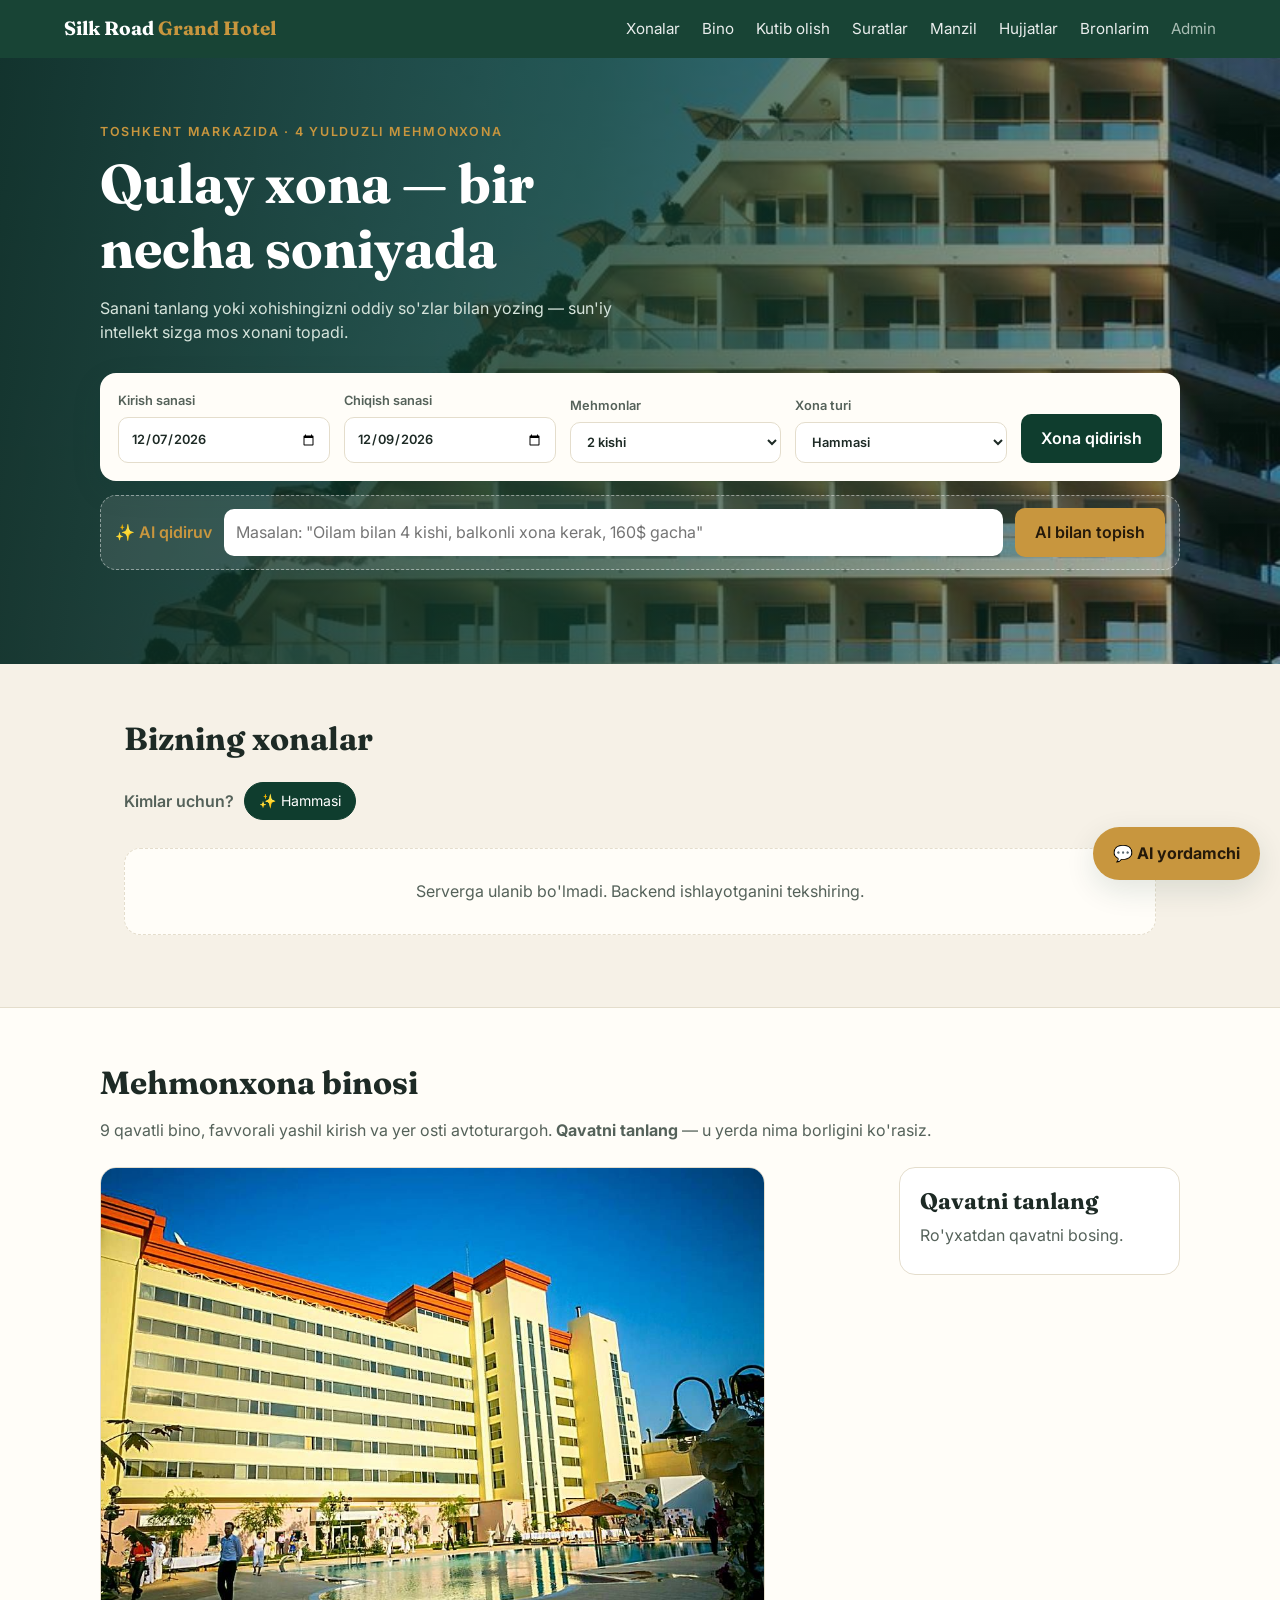
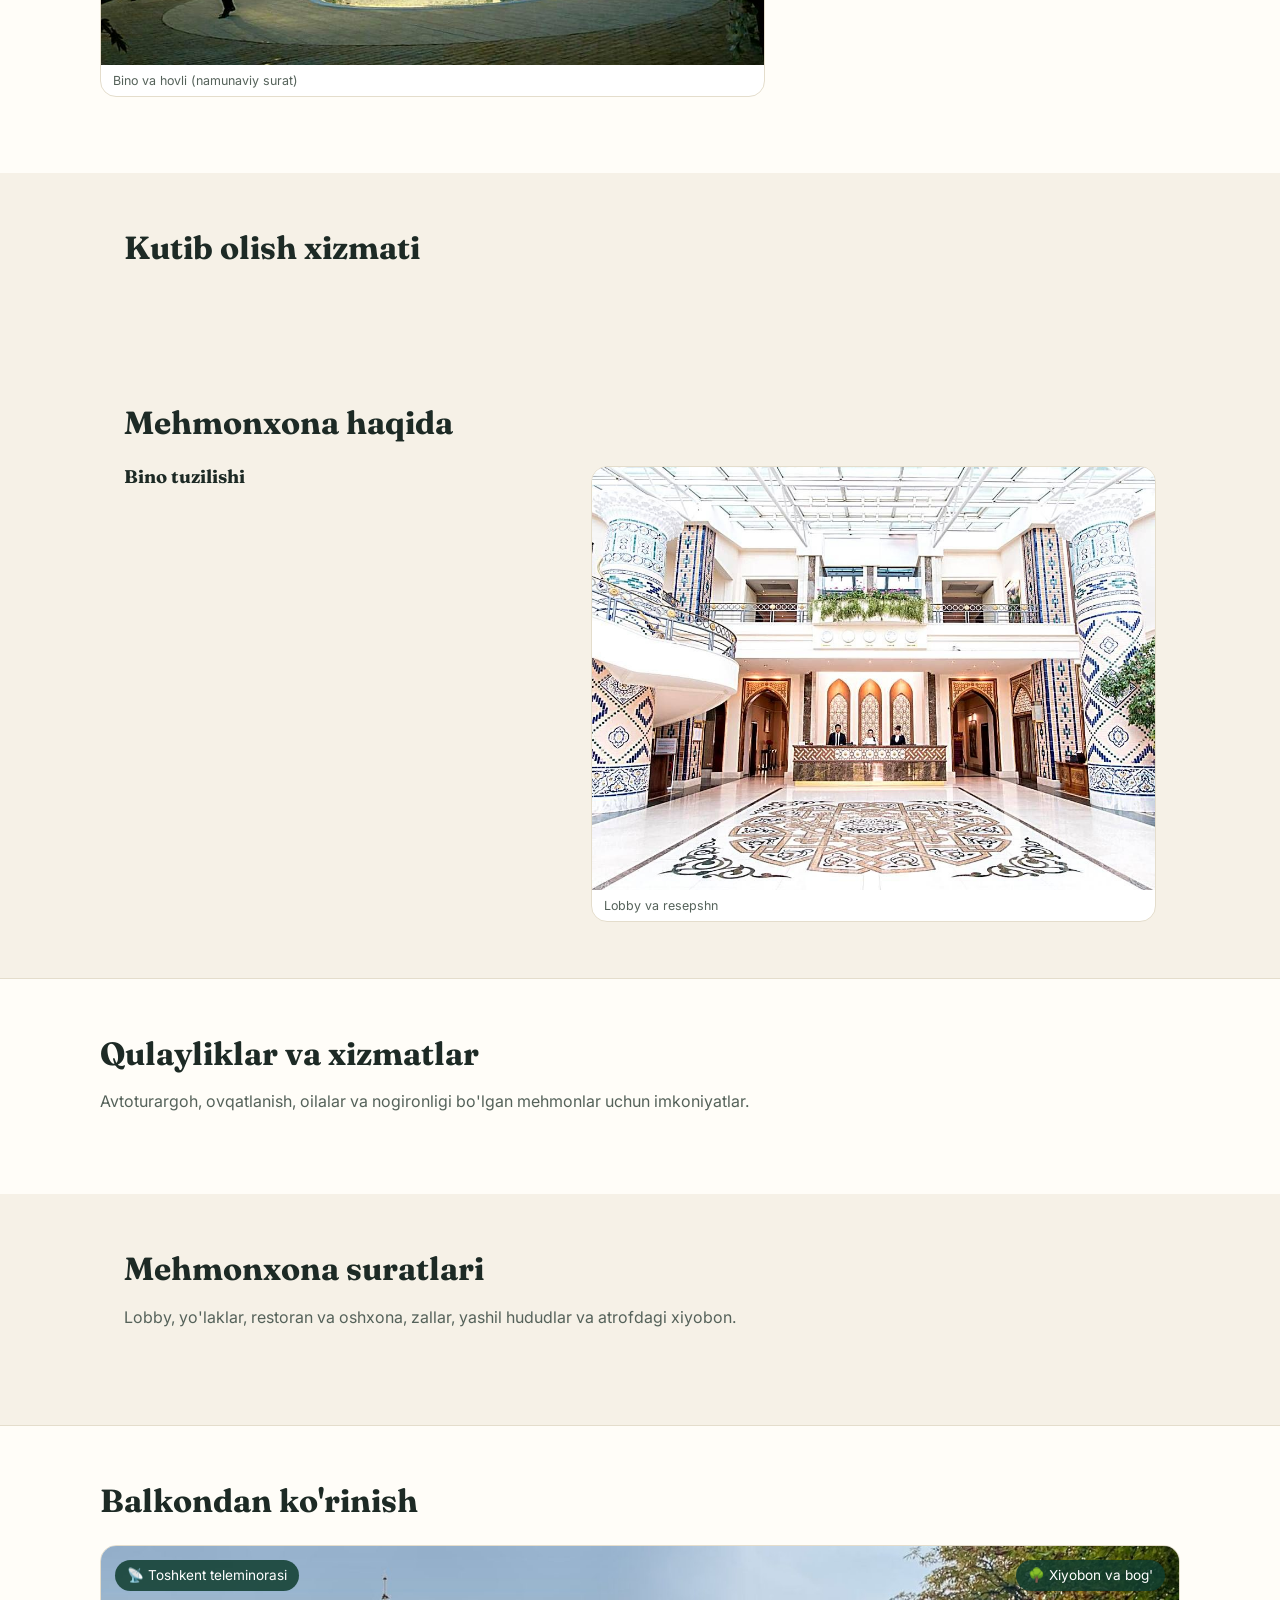
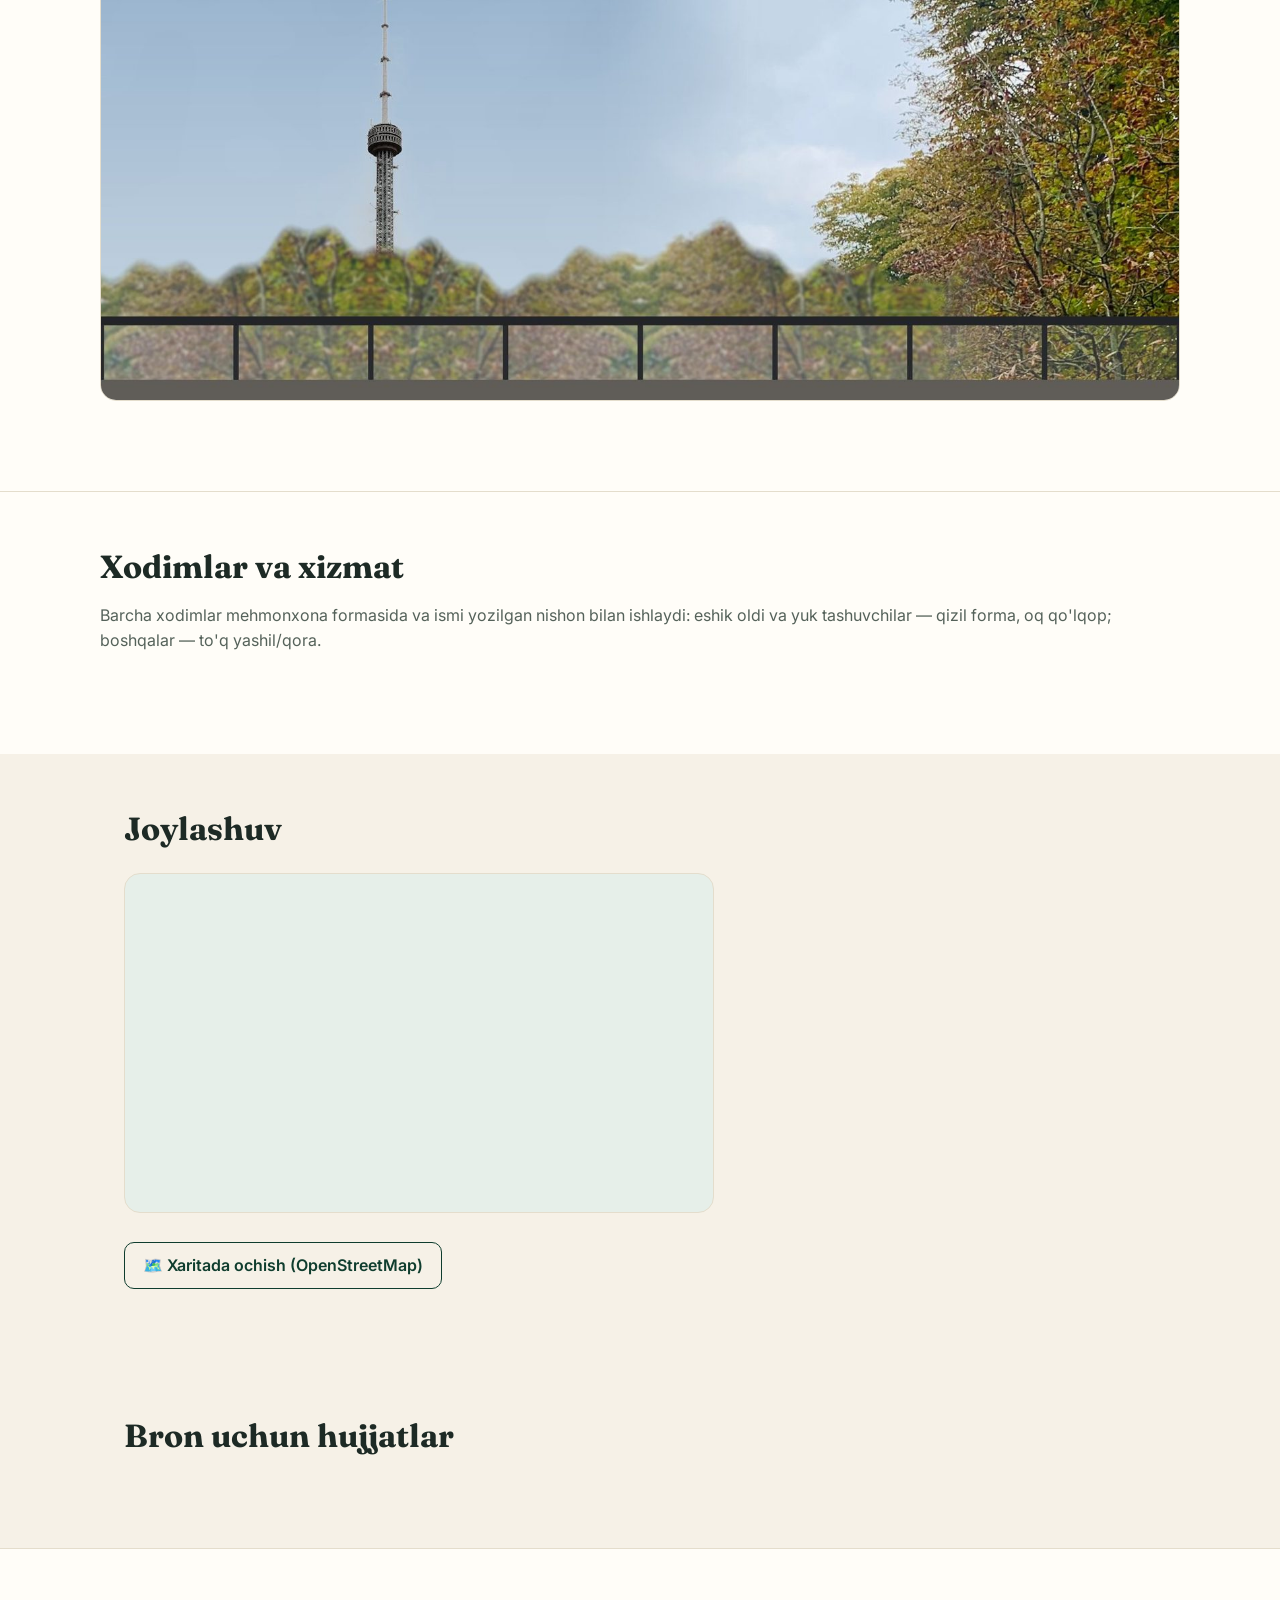
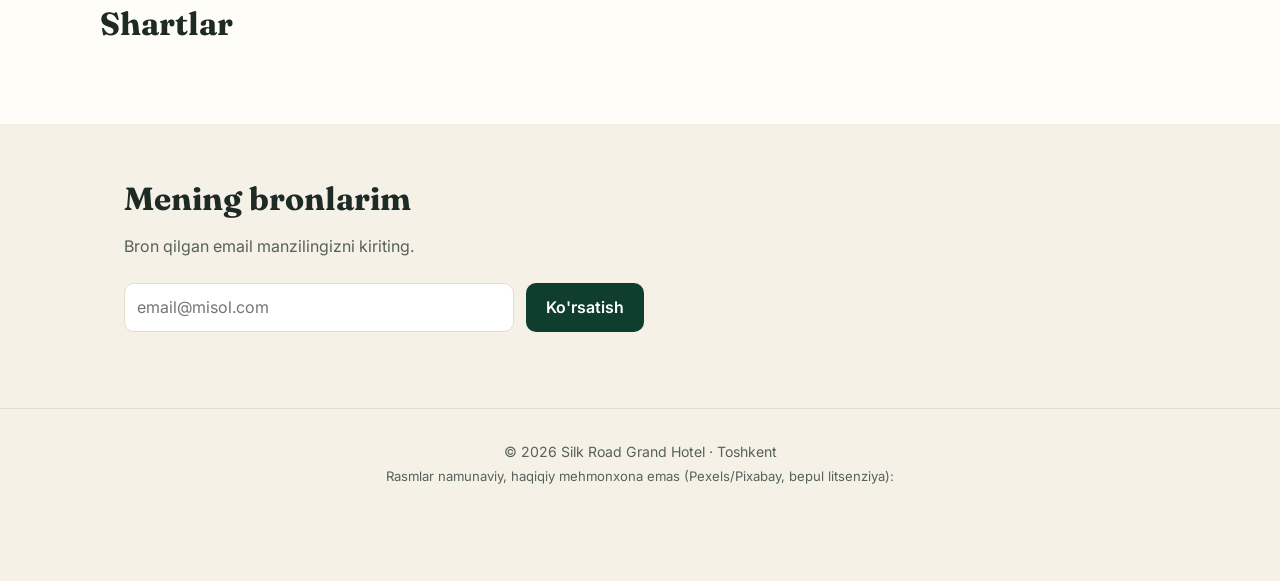
==== frontend/index.html @ 0487b409 "Mehmonxona bron qilish tizimi (backend, frontend, AI chat, docs)" ====
<!DOCTYPE html>
<!-- index.html — saytning ASOSIY sahifasi (mehmon uchun).
     Tuzilishi: menyu → bosh qism va qidiruv → xonalar → bino va qavatlar → kutib olish → mehmonxona haqida → qulayliklar
                → suratlar → balkondan ko'rinish → xodimlar → joylashuv (xarita) → hujjatlar → shartlar → mening bronlarim → AI chat → xona oynasi.
     Mantiq: app.js · Ko'rinish: style.css · Backend manzili: config.js -->
<html lang="uz">
<head>
  <meta charset="UTF-8">
  <meta name="viewport" content="width=device-width, initial-scale=1">
  <title>Silk Road Grand Hotel — Xona bron qilish</title>
  <meta name="description" content="Silk Road Grand Hotel: onlayn xona bron qilish va AI yordamchi.">
  <meta name="theme-color" content="#0f3d2e">
  <link rel="icon" href="data:image/svg+xml,%3Csvg xmlns='http://www.w3.org/2000/svg' viewBox='0 0 100 100'%3E%3Ctext y='.9em' font-size='90'%3E%F0%9F%8F%A8%3C/text%3E%3C/svg%3E">
  <link rel="preconnect" href="https://fonts.googleapis.com">
  <link rel="preconnect" href="https://fonts.gstatic.com" crossorigin>
  <link href="https://fonts.googleapis.com/css2?family=Fraunces:wght@600;700&family=Inter:wght@400;500;600&display=swap" rel="stylesheet">
  <link rel="stylesheet" href="style.css">
</head>
<body>
  <a class="skip-link" href="#rooms">Asosiy qismga o'tish</a>
  <noscript><p style="padding:16px;background:#f7e5e1">Saytni ishlatish uchun brauzerda JavaScript yoqilgan bo'lishi kerak.</p></noscript>

  <!-- ===== Yuqori menyu ===== -->
  <header class="nav">
    <a class="logo" href="#top">Silk Road <span>Grand Hotel</span></a>
    <nav>
      <a href="#rooms">Xonalar</a>
      <a href="#building">Bino</a>
      <a href="#welcome">Kutib olish</a>
      <a href="#gallery">Suratlar</a>
      <a href="#location">Manzil</a>
      <a href="#documents">Hujjatlar</a>
      <a href="#mybookings">Bronlarim</a>
      <a href="admin.html" class="muted">Admin</a>
    </nav>
  </header>

  <!-- ===== Bosh qism + qidiruv ===== -->
  <section class="hero" id="top">
    <div class="hero-inner">
      <p class="eyebrow" id="heroTag">Toshkent markazida · 4 yulduzli mehmonxona</p>
      <h1>Qulay xona — bir necha soniyada</h1>
      <p class="lead">Sanani tanlang yoki xohishingizni oddiy so'zlar bilan yozing — sun'iy intellekt sizga mos xonani topadi.</p>

      <!-- Oddiy qidiruv -->
      <form id="searchForm" class="search-card">
        <label>Kirish sanasi <input type="date" id="fCheckIn" required></label>
        <label>Chiqish sanasi <input type="date" id="fCheckOut" required></label>
        <label>Mehmonlar
          <select id="fGuests">
            <option value="1">1 kishi</option><option value="2" selected>2 kishi</option>
            <option value="3">3 kishi</option><option value="4">4 kishi</option><option value="5">5 kishi</option>
          </select>
        </label>
        <label>Xona turi
          <select id="fType">
            <option value="">Hammasi</option>
            <option value="standard">Standart</option><option value="deluxe">Deluxe</option>
            <option value="family">Oilaviy</option><option value="suite">Suite</option>
          </select>
        </label>
        <button type="submit" class="btn">Xona qidirish</button>
      </form>

      <!-- AI qidiruv -->
      <form id="aiForm" class="ai-card">
        <span class="ai-tag">✨ AI qidiruv</span>
        <input id="aiText" type="text" maxlength="300" aria-label="Xohishingizni oddiy so'zlar bilan yozing"
               placeholder='Masalan: "Oilam bilan 4 kishi, balkonli xona kerak, 160$ gacha"'>
        <button type="submit" class="btn btn-gold">AI bilan topish</button>
      </form>
      <ul id="heroFacts" class="hero-facts" aria-label="Mehmonxona haqida qisqacha"></ul>
    </div>
  </section>

  <!-- ===== Xonalar ===== -->
  <main>
    <section class="section" id="rooms">
      <div class="section-head">
        <h2 id="roomsTitle">Bizning xonalar</h2>
        <p id="roomsSub" class="muted"></p>
      </div>
      <div class="audience" role="group" aria-label="Kimlar uchun xona">
        <span class="audience-label">Kimlar uchun?</span>
        <div id="audienceBar" class="audience-bar"></div>
      </div>
      <p id="audienceHint" class="muted audience-hint" hidden></p>
      <div id="aiFilters" class="filter-chips" hidden></div>
      <div id="roomGrid" class="grid" aria-live="polite"></div>
      <p id="slowNote" class="slow-note" hidden>⏳ Server uyg'onmoqda, bu bir necha soniya olishi mumkin...</p>
      <p id="roomsEmpty" class="empty" hidden>Afsuski, mos xona topilmadi. Sana yoki talablarni o'zgartirib ko'ring.</p>
    </section>

    <!-- ===== Bino: haqiqiy surat + qavatlar ro'yxati (ma'lumot: GET /api/hotel -> floors) ===== -->
    <section class="section alt" id="building">
      <div class="section-head">
        <h2>Mehmonxona binosi</h2>
        <p class="muted">9 qavatli bino, favvorali yashil kirish va yer osti avtoturargoh. <b>Qavatni tanlang</b> — u yerda nima borligini ko'rasiz.</p>
      </div>
      <div class="building-wrap">
        <figure class="building-photo">
          <img src="img/exterior-pool.jpg" alt="Mehmonxona binosi va hovuzli hovli (namunaviy surat)" width="1200" height="900" loading="lazy">
          <figcaption>Bino va hovli (namunaviy surat)</figcaption>
        </figure>
        <div class="floor-box">
          <ol id="floorList" class="floor-list" aria-label="Qavatlar"></ol>
          <aside id="floorPanel" class="floor-panel" aria-live="polite">
            <h3>Qavatni tanlang</h3>
            <p class="muted">Ro'yxatdan qavatni bosing.</p>
          </aside>
        </div>
      </div>
      <ul id="entranceList" class="entrance-list"></ul>
    </section>

    <!-- ===== Kutib olish xizmati (GET /api/hotel -> welcome) ===== -->
    <section class="section" id="welcome">
      <div class="section-head"><h2 id="welcomeTitle">Kutib olish xizmati</h2><p class="muted" id="welcomeIntro"></p></div>
      <ol id="welcomeSteps" class="welcome-steps"></ol>
    </section>

    <!-- ===== Mehmonxona haqida (ma'lumot GET /api/hotel dan keladi) ===== -->
    <section class="section" id="about">
      <div class="section-head">
        <h2>Mehmonxona haqida</h2>
        <p class="muted" id="aboutSub"></p>
      </div>
      <div class="about-grid">
        <div>
          <h3 class="h3">Bino tuzilishi</h3>
          <ol id="layoutList" class="layout-list"></ol>
        </div>
        <figure class="about-photo">
          <img src="img/lobby-atrium.jpg" alt="Lobby va resepshn (namunaviy surat)" width="1024" height="768" loading="lazy">
          <figcaption>Lobby va resepshn</figcaption>
        </figure>
      </div>
    </section>

    <section class="section alt" id="facilities">
      <div class="section-head"><h2>Qulayliklar va xizmatlar</h2>
        <p class="muted">Avtoturargoh, ovqatlanish, oilalar va nogironligi bo'lgan mehmonlar uchun imkoniyatlar.</p></div>
      <div id="facilityGrid" class="fac-grid"></div>
    </section>

    <!-- ===== Suratlar galereyasi: bo'limlar bo'yicha (GET /api/hotel -> gallery) ===== -->
    <section class="section" id="gallery">
      <div class="section-head"><h2>Mehmonxona suratlari</h2>
        <p class="muted">Lobby, yo'laklar, restoran va oshxona, zallar, yashil hududlar va atrofdagi xiyobon.</p></div>
      <div id="galleryTabs" class="gal-tabs" role="tablist"></div>
      <div id="galleryGrid" class="gal-grid"></div>
    </section>

    <!-- ===== Balkondan ko'rinish ===== -->
    <section class="section alt" id="balcony">
      <div class="section-head"><h2>Balkondan ko'rinish</h2><p class="muted" id="balconySub"></p></div>
      <figure class="balcony-fig">
        <img id="balconyImg" src="img/balcony-view.jpg" alt="Balkondan ko'rinish: chapda Toshkent teleminorasi, o'ngda xiyobon" width="1600" height="676" loading="lazy">
        <span class="bal-label left">📡 Toshkent teleminorasi</span>
        <span class="bal-label right">🌳 Xiyobon va bog'</span>
      </figure>
      <ul id="balconyList" class="distance-list"></ul>
    </section>

    <section class="section alt" id="staff">
      <div class="section-head"><h2>Xodimlar va xizmat</h2>
        <p class="muted">Barcha xodimlar mehmonxona formasida va ismi yozilgan nishon bilan ishlaydi: eshik oldi va yuk tashuvchilar — qizil forma, oq qo'lqop; boshqalar — to'q yashil/qora.</p></div>
      <ol id="valetSteps" class="valet-steps"></ol>
      <div id="staffGrid" class="staff-grid"></div>
    </section>

    <section class="section" id="location">
      <div class="section-head"><h2>Joylashuv</h2><p class="muted" id="addressLine"></p></div>
      <div class="loc-grid">
        <div class="map-box"><iframe id="mapFrame" title="Mehmonxona joylashuvi (OpenStreetMap)" loading="lazy" referrerpolicy="no-referrer"></iframe>
          <p class="muted small" id="coords"></p></div>
        <ul id="distanceList" class="distance-list"></ul>
      </div>
      <p><a id="mapLink" class="btn btn-ghost-green" target="_blank" rel="noopener">🗺️ Xaritada ochish (OpenStreetMap)</a></p>
    </section>

    <section class="section" id="documents">
      <div class="section-head"><h2>Bron uchun hujjatlar</h2><p class="muted" id="docNote"></p></div>
      <div id="docGrid" class="doc-grid"></div>
      <p class="muted small" id="docSource"></p>
    </section>

    <section class="section alt" id="policies">
      <div class="section-head"><h2>Shartlar</h2></div>
      <dl id="policyList" class="policy-list"></dl>
    </section>

    <!-- ===== Mening bronlarim ===== -->
    <section class="section" id="mybookings">
      <div class="section-head">
        <h2>Mening bronlarim</h2>
        <p class="muted">Bron qilgan email manzilingizni kiriting.</p>
      </div>
      <form id="myForm" class="inline-form">
        <input type="email" id="myEmail" placeholder="email@misol.com" required>
        <button class="btn" type="submit">Ko'rsatish</button>
      </form>
      <div id="myList" class="booking-list"></div>
    </section>
  </main>

  <footer class="footer">
    <p>© 2026 Silk Road Grand Hotel · Toshkent</p>
    <p class="muted small" id="demoNote"></p>
    <p class="muted small">Rasmlar namunaviy, haqiqiy mehmonxona emas (Pexels/Pixabay, bepul litsenziya): <span id="credits"></span></p>
    <p class="muted" id="aiStatus"></p>
  </footer>

  <!-- ===== AI chat (pastki o'ng burchak) ===== -->
  <button id="chatFab" class="chat-fab" aria-label="AI yordamchi">💬 AI yordamchi</button>
  <aside id="chatPanel" class="chat-panel" hidden>
    <div class="chat-head">
      <strong>AI yordamchi</strong>
      <button id="chatClose" aria-label="Yopish">✕</button>
    </div>
    <div id="chatLog" class="chat-log" role="log" aria-live="polite"></div>
    <div class="chat-quick" id="chatQuick">
      <button>Eng arzon xona qaysi?</button>
      <button>Nonushta bormi?</button>
      <button>Check-in vaqti?</button>
      <button>Avtoturargoh bormi?</button>
      <button>Nikoh guvohnomasi kerakmi?</button>
      <button>Valet xizmati qanday?</button>
      <button>Kutib olish xizmati qanday?</button>
    </div>
    <form id="chatForm" class="chat-form">
      <input id="chatInput" type="text" maxlength="500" placeholder="Savolingizni yozing..." autocomplete="off" aria-label="Savolingiz" required>
      <button class="btn" type="submit" aria-label="Yuborish">➤</button>
    </form>
  </aside>

  <!-- ===== Xona oynasi: tavsif + bron + sharhlar ===== -->
  <dialog id="roomDialog">
    <button class="dlg-close" id="dlgClose" aria-label="Yopish">✕</button>
    <div id="dlgBody"></div>
  </dialog>

  <div id="toast" class="toast" role="status" aria-live="polite" hidden></div>

  <script src="config.js" defer></script>
  <script src="app.js" defer></script>
</body>
</html>
---- frontend/style.css ----
/* style.css — saytning BARCHA ko'rinishi (index.html va admin.html uchun umumiy).
   Tartib: ranglar → menyu → hero → bo'limlar → xona kartalari → bronlar → footer → oyna (dialog) → chat → admin
           → mobil moslashuv → qulaylik (a11y) → yuklanish skeleti → toast → yangi bo'limlar (bino, xodimlar, qulayliklar) */
:root {
  --green: #0f3d2e;
  --green-2: #1c5a45;
  --sand: #f6f1e7;
  --paper: #fffdf8;
  --gold: #c8963e;
  --ink: #1d2a25;
  --muted: #55625a;
  --line: #e4ddcc;
  --bad: #b3402f;
  --ok: #2f7d4f;
  --radius: 16px;
  --shadow: 0 10px 30px rgba(15, 61, 46, .12);
}
* { box-sizing: border-box; }
html { scroll-behavior: smooth; }
body { margin: 0; font-family: Inter, system-ui, sans-serif; color: var(--ink); background: var(--sand); line-height: 1.55; }
h1, h2, h3 { font-family: Fraunces, Georgia, serif; line-height: 1.2; margin: 0; }
a { color: inherit; }
.muted { color: var(--muted); }
[hidden] { display: none !important; }

/* ---- menyu ---- */
.nav { position: sticky; top: 0; z-index: 20; display: flex; justify-content: space-between; align-items: center;
  padding: 14px 5vw; background: rgba(15, 61, 46, .96); color: #fff; backdrop-filter: blur(6px); }
.logo { font-family: Fraunces, serif; font-weight: 700; font-size: 1.2rem; text-decoration: none; }
.logo span { color: var(--gold); }
.nav nav { display: flex; gap: 22px; font-size: .95rem; }
.nav nav a { text-decoration: none; opacity: .9; }
.nav nav a:hover { opacity: 1; color: var(--gold); }
.nav nav a.muted { color: #b9cbc2; }

/* ---- hero ---- */
.hero { background: linear-gradient(95deg, rgba(10, 40, 30, .92) 0%, rgba(15, 61, 46, .78) 45%, rgba(15, 61, 46, .25) 100%), url(img/exterior-facade.jpg) center / cover, var(--green);
  color: #fff; padding: 64px 5vw 72px; }
.hero-inner { max-width: 1080px; margin: 0 auto; }
.eyebrow { text-transform: uppercase; letter-spacing: .14em; font-size: .78rem; color: var(--gold); margin: 0 0 10px; font-weight: 600; }
.hero h1 { font-size: clamp(2rem, 5vw, 3.4rem); max-width: 16ch; }
.lead { max-width: 56ch; color: #d6e4dc; margin: 14px 0 28px; }

.search-card { display: grid; grid-template-columns: repeat(4, 1fr) auto; gap: 14px; align-items: end;
  background: var(--paper); color: var(--ink); padding: 18px; border-radius: var(--radius); box-shadow: var(--shadow); }
.search-card label { display: flex; flex-direction: column; gap: 6px; font-size: .8rem; font-weight: 600; color: var(--muted); }
input, select, textarea { font: inherit; padding: 11px 12px; border: 1px solid var(--line); border-radius: 10px; background: #fff; color: var(--ink); width: 100%; }
input:focus, select:focus, textarea:focus { outline: 2px solid var(--gold); outline-offset: 1px; }

.ai-card { display: flex; gap: 12px; align-items: center; margin-top: 14px; padding: 12px 14px;
  background: rgba(255, 255, 255, .1); border: 1px dashed rgba(255, 255, 255, .45); border-radius: var(--radius); }
.ai-tag { white-space: nowrap; font-weight: 600; color: var(--gold); }
.ai-card input { border: none; }

.btn { cursor: pointer; border: none; background: var(--green); color: #fff; padding: 12px 20px; border-radius: 10px;
  font: inherit; font-weight: 600; transition: transform .15s, background .15s; white-space: nowrap; }
.btn:hover { background: var(--green-2); transform: translateY(-1px); }
.btn:disabled { opacity: .6; cursor: wait; transform: none; }
.btn-gold { background: var(--gold); color: #24190a; }
.btn-gold:hover { background: #d8a64d; }
.btn-ghost { background: transparent; color: var(--bad); border: 1px solid var(--bad); padding: 7px 14px; }
.btn-ghost:hover { background: var(--bad); color: #fff; }

/* ---- bo'limlar ---- */
.section { max-width: 1160px; margin: 0 auto; padding: 56px 5vw; }
.section.alt { max-width: none; background: var(--paper); border-top: 1px solid var(--line); }
.section.alt > * { max-width: 1080px; margin-left: auto; margin-right: auto; }
.section-head { margin-bottom: 24px; }
.section-head h2 { font-size: 2rem; }
.empty { padding: 30px; text-align: center; color: var(--muted); background: var(--paper); border-radius: var(--radius); border: 1px dashed var(--line); }

.filter-chips { display: flex; flex-wrap: wrap; gap: 8px; align-items: center; margin-bottom: 18px; padding: 12px 14px;
  background: #fff7e3; border: 1px solid #ecd9a6; border-radius: 12px; font-size: .92rem; }
.chip { display: inline-block; padding: 3px 10px; border-radius: 99px; background: #eef3ef; font-size: .8rem; color: var(--green); }
.chip.match { background: #e6f3ea; color: var(--ok); }

/* ---- xona kartalari ---- */
.grid { display: grid; grid-template-columns: repeat(auto-fill, minmax(300px, 1fr)); gap: 24px; }
.card { background: var(--paper); border-radius: var(--radius); overflow: hidden; border: 1px solid var(--line);
  box-shadow: 0 2px 8px rgba(0, 0, 0, .04); transition: transform .2s, box-shadow .2s; cursor: pointer; display: flex; flex-direction: column; }
.card:hover { transform: translateY(-4px); box-shadow: var(--shadow); }
.card.unavailable { opacity: .55; }
.banner { height: 170px; display: grid; place-items: center; font-size: 3.4rem; position: relative; overflow: hidden; }
.banner .photo, .dlg-banner .photo { position: absolute; inset: 0; width: 100%; height: 100%; object-fit: cover; }
.banner .code { position: absolute; left: 12px; top: 12px; padding: 2px 9px; border-radius: 6px; background: rgba(15, 61, 46, .85); color: #fff; font-size: .72rem; font-weight: 600; letter-spacing: .08em; }
.t-standard { background: linear-gradient(135deg, #6b8f71, #2f5d50); }
.t-deluxe { background: linear-gradient(135deg, #d6a553, #8a5a1c); }
.t-family { background: linear-gradient(135deg, #5b8bb8, #1f3b5c); }
.t-suite { background: linear-gradient(135deg, #7d3a68, #c8963e); }
.badge { position: absolute; top: 12px; right: 12px; padding: 3px 10px; border-radius: 99px; font-size: .75rem; font-weight: 600; background: #fff; }
.badge.ok { color: var(--ok); } .badge.bad { color: var(--bad); }
.card-body { padding: 18px; display: flex; flex-direction: column; gap: 10px; flex: 1; }
.card-top { display: flex; justify-content: space-between; align-items: baseline; gap: 10px; }
.card h3 { font-size: 1.2rem; }
.rating { font-size: .85rem; color: var(--muted); white-space: nowrap; }
.desc { color: var(--muted); font-size: .92rem; margin: 0; }
.meta { display: flex; flex-wrap: wrap; gap: 6px; }
.card-foot { margin-top: auto; display: flex; justify-content: space-between; align-items: center; padding-top: 6px; }
.price { font-family: Fraunces, serif; font-size: 1.5rem; font-weight: 700; color: var(--green); }
.price small { font-family: Inter, sans-serif; font-size: .75rem; color: var(--muted); font-weight: 400; }

/* ---- Mening bronlarim ---- */
.inline-form { display: flex; gap: 12px; max-width: 520px; margin-bottom: 20px !important; margin-left: 0 !important; }
.booking-list { display: grid; gap: 14px; }
.booking { display: flex; justify-content: space-between; align-items: center; gap: 16px; padding: 16px 18px; background: #fff; border: 1px solid var(--line); border-radius: 12px; flex-wrap: wrap; }
.booking.cancelled { opacity: .55; }
.status { font-size: .78rem; font-weight: 600; padding: 3px 10px; border-radius: 99px; }
.status.confirmed { background: #e6f3ea; color: var(--ok); }
.status.cancelled { background: #f7e5e1; color: var(--bad); }

/* ---- Footer ---- */
.footer { text-align: center; padding: 28px 5vw 90px; color: var(--muted); font-size: .88rem; border-top: 1px solid var(--line); }
.footer p { margin: 4px 0; }

/* ---- Dialog ---- */
dialog { border: none; border-radius: 20px; padding: 0; width: min(760px, 94vw); max-height: 92vh; box-shadow: 0 30px 80px rgba(0, 0, 0, .35); background: var(--paper); }
dialog::backdrop { background: rgba(10, 30, 22, .6); backdrop-filter: blur(3px); }
.dlg-close { position: absolute; top: 12px; right: 12px; z-index: 2; border: none; background: rgba(255, 255, 255, .9); width: 34px; height: 34px; border-radius: 50%; cursor: pointer; font-size: 1rem; }
.dlg-banner { height: 220px; display: grid; place-items: center; font-size: 3.6rem; position: relative; overflow: hidden; }
.dlg-content { padding: 22px 26px 28px; display: grid; gap: 18px; }
.dlg-content h2 { font-size: 1.7rem; }
.form-grid { display: grid; grid-template-columns: 1fr 1fr; gap: 12px; }
.form-grid label { display: flex; flex-direction: column; gap: 5px; font-size: .8rem; font-weight: 600; color: var(--muted); }
.form-grid .full { grid-column: 1 / -1; }
.total-box { display: flex; justify-content: space-between; align-items: center; padding: 14px 16px; background: #eef3ef; border-radius: 12px; }
.total-box strong { font-family: Fraunces, serif; font-size: 1.4rem; color: var(--green); }
.msg { padding: 12px 14px; border-radius: 10px; font-size: .92rem; }
.msg.err { background: #f7e5e1; color: var(--bad); }
.msg.good { background: #e6f3ea; color: var(--ok); }
.review { padding: 12px 0; border-bottom: 1px solid var(--line); font-size: .93rem; }
.review:last-child { border: none; }
.review-head { display: flex; justify-content: space-between; gap: 10px; flex-wrap: wrap; margin-bottom: 4px; }
.sent { font-size: .75rem; padding: 2px 8px; border-radius: 99px; }
.sent.positive { background: #e6f3ea; color: var(--ok); }
.sent.neutral { background: #eef0ee; color: var(--muted); }
.sent.negative { background: #f7e5e1; color: var(--bad); }
details.rev-add { border: 1px solid var(--line); border-radius: 12px; padding: 12px 14px; }
details.rev-add summary { cursor: pointer; font-weight: 600; }

/* ---- AI chat ---- */
.chat-fab { position: fixed; right: 20px; bottom: 20px; z-index: 30; border: none; cursor: pointer; background: var(--gold); color: #24190a;
  font: inherit; font-weight: 700; padding: 14px 20px; border-radius: 99px; box-shadow: var(--shadow); }
.chat-panel { position: fixed; right: 20px; bottom: 20px; z-index: 40; width: min(380px, calc(100vw - 24px)); height: min(560px, 80vh);
  display: flex; flex-direction: column; background: var(--paper); border-radius: 18px; box-shadow: 0 20px 60px rgba(0, 0, 0, .3); overflow: hidden; border: 1px solid var(--line); }
.chat-head { display: flex; justify-content: space-between; align-items: center; padding: 14px 16px; background: var(--green); color: #fff; }
.chat-head button { background: none; border: none; color: #fff; cursor: pointer; font-size: 1rem; }
.chat-log { flex: 1; overflow-y: auto; padding: 14px; display: flex; flex-direction: column; gap: 10px; }
.bubble { max-width: 85%; padding: 10px 13px; border-radius: 14px; font-size: .92rem; white-space: pre-wrap; }
.bubble.bot { background: #eef3ef; align-self: flex-start; border-bottom-left-radius: 4px; }
.bubble.me { background: var(--green); color: #fff; align-self: flex-end; border-bottom-right-radius: 4px; }
.bubble small { display: block; margin-top: 4px; opacity: .55; font-size: .7rem; }
.chat-quick { display: flex; gap: 6px; padding: 0 12px 8px; flex-wrap: wrap; }
.chat-quick button { border: 1px solid var(--line); background: #fff; border-radius: 99px; padding: 5px 11px; font-size: .78rem; cursor: pointer; }
.chat-quick button:hover { border-color: var(--gold); }
.chat-form { display: flex; gap: 8px; padding: 12px; border-top: 1px solid var(--line); }

/* ---- Admin ---- */
.stats { display: grid; grid-template-columns: repeat(auto-fit, minmax(190px, 1fr)); gap: 16px; margin: 20px 0 28px; }
.stat { background: #fff; border: 1px solid var(--line); border-radius: 14px; padding: 18px; }
.stat b { display: block; font-family: Fraunces, serif; font-size: 1.9rem; color: var(--green); }
.stat span { color: var(--muted); font-size: .85rem; }
.panel { background: #fff; border: 1px solid var(--line); border-radius: 14px; padding: 18px; margin-bottom: 20px; }
.bar-row { display: grid; grid-template-columns: 150px 1fr 40px; gap: 10px; align-items: center; margin: 8px 0; font-size: .9rem; }
.bar { height: 12px; border-radius: 99px; background: var(--green-2); }
table { width: 100%; border-collapse: collapse; font-size: .88rem; }
th, td { text-align: left; padding: 9px 8px; border-bottom: 1px solid var(--line); }
th { color: var(--muted); font-weight: 600; }
.table-wrap { overflow-x: auto; }

@media (max-width: 860px) {
  .search-card { grid-template-columns: 1fr 1fr; }
  .search-card .btn { grid-column: 1 / -1; }
  .ai-card { flex-direction: column; align-items: stretch; }
  .form-grid { grid-template-columns: 1fr; }
  .bar-row { grid-template-columns: 110px 1fr 30px; }
}

/* ---- Qulaylik (accessibility) ---- */
:focus-visible { outline: 3px solid var(--gold); outline-offset: 2px; }
.skip-link { position: absolute; left: -999px; top: 8px; background: #fff; color: var(--green); padding: 8px 14px; border-radius: 8px; z-index: 100; }
.skip-link:focus { left: 8px; }
@media (prefers-reduced-motion: reduce) { * { transition: none !important; scroll-behavior: auto !important; animation: none !important; } }

/* ---- Yuklanish holati (skeleton) ---- */
.skeleton { background: var(--paper); border: 1px solid var(--line); border-radius: var(--radius); overflow: hidden; }
.skeleton .sk-img { height: 170px; }
.skeleton .sk-line { height: 14px; margin: 14px 18px; border-radius: 6px; }
.skeleton .sk-line.short { width: 40%; }
.sk-img, .sk-line { background: linear-gradient(90deg, #ece6d6 25%, #f6f1e7 50%, #ece6d6 75%); background-size: 200% 100%; animation: shimmer 1.2s infinite linear; }
@keyframes shimmer { to { background-position: -200% 0; } }
.slow-note { text-align: center; color: var(--muted); margin-top: 18px; }

/* ---- Xabar (toast) ---- */
.toast { position: fixed; left: 50%; bottom: 24px; transform: translateX(-50%); z-index: 60; max-width: min(92vw, 460px);
  padding: 12px 18px; border-radius: 12px; background: var(--ink); color: #fff; box-shadow: var(--shadow); font-size: .92rem; }
.toast.err { background: var(--bad); }

/* ---- Yangi: kimlar uchun filtr, kartadagi tafsilotlar ---- */
.audience { display: flex; flex-wrap: wrap; gap: 10px; align-items: center; margin-bottom: 12px; }
.audience-label { font-weight: 600; color: var(--muted); }
.audience-bar { display: flex; flex-wrap: wrap; gap: 8px; }
.aud-chip { cursor: pointer; border: 1px solid var(--line); background: #fff; color: var(--ink); border-radius: 99px; padding: 7px 14px; font: inherit; font-size: .88rem; }
.aud-chip:hover { border-color: var(--gold); }
.aud-chip.on { background: var(--green); color: #fff; border-color: var(--green); }
.audience-hint { margin: 0 0 14px; font-size: .9rem; }
.specs { display: flex; flex-direction: column; gap: 2px; font-size: .85rem; color: var(--muted); }
.chip.suited { background: #fbf1d9; color: #7a5a14; }
.chip.stock-ok { background: #e6f3ea; color: var(--ok); }
.chip.stock-low { background: #fdebd5; color: #9a5a0a; font-weight: 600; }
.chip.stock-out { background: #f7e5e1; color: var(--bad); }
.small { font-size: .82rem; }
.code-inline { font-family: Inter, sans-serif; font-size: .7rem; letter-spacing: .08em; background: #eef3ef; color: var(--green); padding: 2px 8px; border-radius: 6px; vertical-align: middle; }
.spec-list { list-style: none; margin: 10px 0; padding: 0; display: grid; grid-template-columns: 1fr 1fr; gap: 6px 14px; font-size: .9rem; }

.hero-facts { list-style: none; display: flex; flex-wrap: wrap; gap: 8px 10px; padding: 0; margin: 22px 0 0; }
.hero-facts li { background: rgba(255, 255, 255, .14); border: 1px solid rgba(255, 255, 255, .25); padding: 5px 12px; border-radius: 99px; font-size: .85rem; }

/* ---- Mehmonxona haqida ---- */
.h3 { font-size: 1.15rem; margin-bottom: 12px; }
.about-grid { display: grid; grid-template-columns: 1fr 1.3fr; gap: 32px; align-items: start; }
.layout-list { list-style: none; margin: 0; padding: 0; display: grid; gap: 10px; }
.layout-list li { display: grid; grid-template-columns: 90px 1fr; gap: 12px; padding: 12px 14px; background: var(--paper); border: 1px solid var(--line); border-radius: 12px; font-size: .92rem; }
.layout-list b { color: var(--green); }
.fac-grid, .doc-grid { display: grid; grid-template-columns: repeat(auto-fill, minmax(290px, 1fr)); gap: 18px; }
.fac, .doc { background: #fff; border: 1px solid var(--line); border-radius: 14px; padding: 18px; }
.fac h3, .doc h3 { font-size: 1.05rem; margin-bottom: 8px; }
.fac ul, .doc ul { margin: 0; padding-left: 18px; font-size: .9rem; color: var(--muted); display: grid; gap: 5px; }
.distance-list { list-style: none; margin: 0 0 18px; padding: 0; display: grid; grid-template-columns: repeat(auto-fill, minmax(260px, 1fr)); gap: 14px; }
.distance-list li { display: flex; gap: 12px; align-items: center; padding: 14px; background: var(--paper); border: 1px solid var(--line); border-radius: 12px; font-size: .9rem; }
.distance-list li > span { font-size: 1.6rem; }
.btn-ghost-green { display: inline-block; text-decoration: none; background: transparent; color: var(--green); border: 1px solid var(--green); padding: 10px 18px; border-radius: 10px; font-weight: 600; }
.btn-ghost-green:hover { background: var(--green); color: #fff; }
.policy-list { display: grid; grid-template-columns: repeat(auto-fill, minmax(300px, 1fr)); gap: 14px; margin: 0; }
.policy-list > div { background: var(--paper); border: 1px solid var(--line); border-radius: 12px; padding: 14px 16px; }
.policy-list dt { font-weight: 600; color: var(--green); }
.policy-list dd { margin: 4px 0 0; color: var(--muted); font-size: .9rem; }
.footer a { text-decoration: underline; }
@media (max-width: 860px) { .about-grid { grid-template-columns: 1fr; } .spec-list { grid-template-columns: 1fr; } .nav nav { gap: 12px; font-size: .82rem; flex-wrap: wrap; justify-content: flex-end; } }

/* ---- Bino rasmi va qavat paneli ---- */
.building-wrap { display: grid; grid-template-columns: 1.7fr 1fr; gap: 24px; align-items: start; }
.building-photo { margin: 0; border-radius: var(--radius); overflow: hidden; border: 1px solid var(--line); background: #fff; }
.building-photo img { display: block; width: 100%; height: auto; aspect-ratio: 4 / 3; object-fit: cover; }
.building-photo figcaption, .about-photo figcaption, .gal-item figcaption { padding: 6px 12px; font-size: .78rem; color: var(--muted); }
.floor-box { display: grid; grid-template-columns: 96px 1fr; gap: 14px; align-items: start; }
.floor-list { list-style: none; margin: 0; padding: 0; display: flex; flex-direction: column; gap: 6px; }
.floor-list button { width: 100%; padding: 8px 4px; border: 1px solid var(--line); background: #fff; border-radius: 8px; font: inherit; font-size: .85rem; font-weight: 600; cursor: pointer; color: var(--green); }
.floor-list button:hover { border-color: var(--gold); }
.floor-list button.sel { background: var(--green); color: #fff; border-color: var(--green); }
.about-photo { margin: 0; border-radius: var(--radius); overflow: hidden; border: 1px solid var(--line); background: #fff; }
.about-photo img { display: block; width: 100%; height: auto; }
/* ---- Kutib olish xizmati ---- */
.welcome-steps { list-style: none; margin: 0; padding: 0; display: grid; grid-template-columns: repeat(auto-fit, minmax(185px, 1fr)); gap: 14px; }
.welcome-steps li { background: #fff; border: 1px solid var(--line); border-radius: 14px; overflow: hidden; display: flex; flex-direction: column; }
.welcome-steps img { width: 100%; height: auto; aspect-ratio: 4 / 3; object-fit: cover; display: block; background: #ece6d6; }
.welcome-steps .w-body { padding: 12px 14px 16px; }
.welcome-steps h3 { font-size: 1rem; margin: 0 0 6px; }
.welcome-steps .w-n { display: inline-grid; place-items: center; width: 24px; height: 24px; border-radius: 50%; background: var(--gold); color: #1d2a25; font-size: .8rem; font-weight: 700; margin-right: 6px; }
.welcome-steps p { margin: 0; font-size: .86rem; color: var(--muted); }
/* ---- Galereya ---- */
.gal-tabs { display: flex; flex-wrap: wrap; gap: 8px; margin-bottom: 16px; }
.gal-tabs button { padding: 7px 14px; border-radius: 99px; border: 1px solid var(--line); background: #fff; font: inherit; font-size: .85rem; cursor: pointer; }
.gal-tabs button.on { background: var(--green); color: #fff; border-color: var(--green); }
.gal-grid { display: grid; grid-template-columns: repeat(auto-fill, minmax(250px, 1fr)); gap: 14px; }
.gal-item { margin: 0; background: #fff; border: 1px solid var(--line); border-radius: 12px; overflow: hidden; }
.gal-item img { display: block; width: 100%; height: auto; aspect-ratio: 3 / 2; object-fit: cover; background: #ece6d6; cursor: zoom-in; }
/* ---- Balkondan ko'rinish ---- */
.balcony-fig { position: relative; margin: 0 0 16px; border-radius: var(--radius); overflow: hidden; border: 1px solid var(--line); }
.balcony-fig img { display: block; width: 100%; height: auto; }
.bal-label { position: absolute; top: 14px; padding: 5px 12px; border-radius: 99px; background: rgba(15, 61, 46, .85); color: #fff; font-size: .85rem; }
.bal-label.left { left: 14px; } .bal-label.right { right: 14px; }
/* ---- Xarita ---- */
.loc-grid { display: grid; grid-template-columns: 1.4fr 1fr; gap: 20px; align-items: start; margin-bottom: 16px; }
.map-box iframe { width: 100%; height: 340px; border: 1px solid var(--line); border-radius: var(--radius); background: #e6efe9; display: block; }
.loc-grid .distance-list { grid-template-columns: 1fr; margin: 0; }
/* ---- Xona oynasidagi galereya ---- */
.dlg-thumbs { display: flex; gap: 8px; padding: 10px 26px 0; overflow-x: auto; }
.dlg-thumbs button { flex: 0 0 auto; width: 92px; padding: 0; border: 2px solid transparent; border-radius: 8px; overflow: hidden; background: #fff; cursor: pointer; font: inherit; }
.dlg-thumbs button.on { border-color: var(--gold); }
.dlg-thumbs img { display: block; width: 100%; height: 62px; object-fit: cover; }
.dlg-thumbs span { display: block; font-size: .66rem; padding: 2px 3px; color: var(--muted); line-height: 1.15; }
.dlg-cap { position: absolute; left: 12px; bottom: 12px; padding: 3px 10px; border-radius: 6px; background: rgba(15, 61, 46, .85); color: #fff; font-size: .78rem; }
.dlg-banner { height: 320px; }
.doc-fields { grid-column: 1 / -1; display: grid; grid-template-columns: 1fr 1fr; gap: 12px; padding: 12px; border: 1px dashed var(--line); border-radius: 10px; background: #fbfaf5; }
.doc-fields h4 { grid-column: 1 / -1; margin: 0; font-size: .85rem; }
.doc-fields .check { flex-direction: row; align-items: center; gap: 8px; grid-column: 1 / -1; }
@media (max-width: 860px) { .loc-grid { grid-template-columns: 1fr; } .floor-box { grid-template-columns: 76px 1fr; } .doc-fields { grid-template-columns: 1fr; } .dlg-banner { height: 220px; } }

.floor-panel { background: #fff; border: 1px solid var(--line); border-radius: var(--radius); padding: 20px; position: sticky; top: 76px; }
.floor-panel h3 { font-size: 1.4rem; margin-bottom: 8px; }
.floor-panel p { margin: 6px 0; }
.chip-btn { border: 1px solid var(--line); cursor: pointer; font: inherit; font-size: .8rem; background: #eef3ef; }
.chip-btn:hover { border-color: var(--gold); background: #fbf1d9; }
.entrance-list { list-style: none; margin: 20px 0 0; padding: 0; display: grid; grid-template-columns: repeat(auto-fill, minmax(250px, 1fr)); gap: 14px; }
.entrance-list li { display: flex; gap: 12px; padding: 14px; background: var(--paper); border: 1px solid var(--line); border-radius: 12px; font-size: .9rem; }
.entrance-list li > span { font-size: 1.6rem; }

/* ---- Xodimlar ---- */
.valet-steps { list-style: none; margin: 0 0 22px; padding: 0; display: grid; grid-template-columns: repeat(auto-fit, minmax(250px, 1fr)); gap: 14px; }
.valet-steps li { padding: 14px 16px; background: var(--green); color: #fff; border-radius: 12px; display: grid; gap: 4px; font-size: .9rem; }
.valet-steps li b { color: var(--gold); }
.staff-grid { display: grid; grid-template-columns: repeat(auto-fill, minmax(260px, 1fr)); gap: 16px; }
.staff { background: #fff; border: 1px solid var(--line); border-radius: 14px; padding: 16px 18px; }
.staff h3 { font-size: 1.05rem; margin: 6px 0; }
.staff p { margin: 4px 0; font-size: .88rem; }
.staff-top { display: flex; justify-content: space-between; align-items: center; }
.staff-ico { font-size: 1.8rem; }
.swatches { display: flex; gap: 4px; }
.swatches i { width: 18px; height: 18px; border-radius: 50%; border: 1px solid rgba(0,0,0,.2); display: block; }
@media (max-width: 860px) { .building-wrap { grid-template-columns: 1fr; } .floor-panel { position: static; } }
.form-grid label.check, .doc-fields label.check { flex-direction: row; align-items: center; gap: 8px; }
.doc-fields .check input { width: auto; flex: 0 0 auto; }
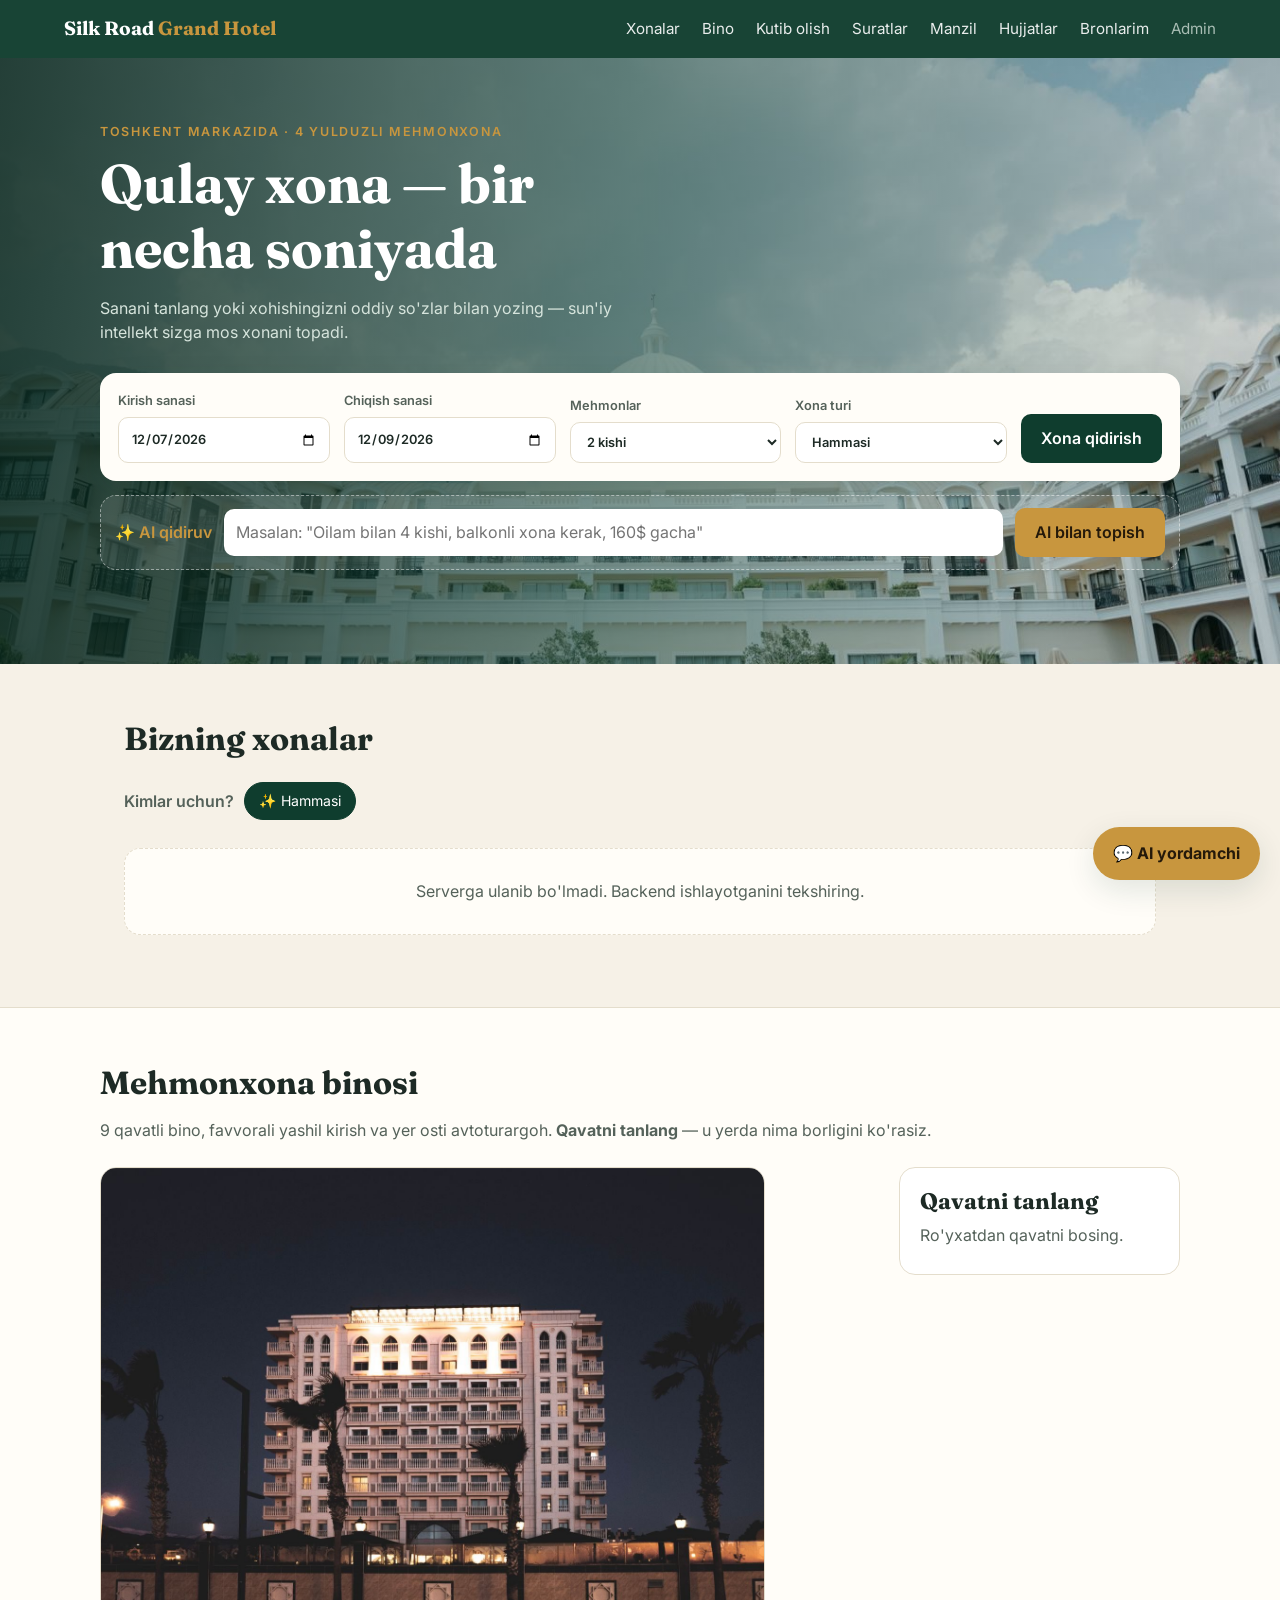
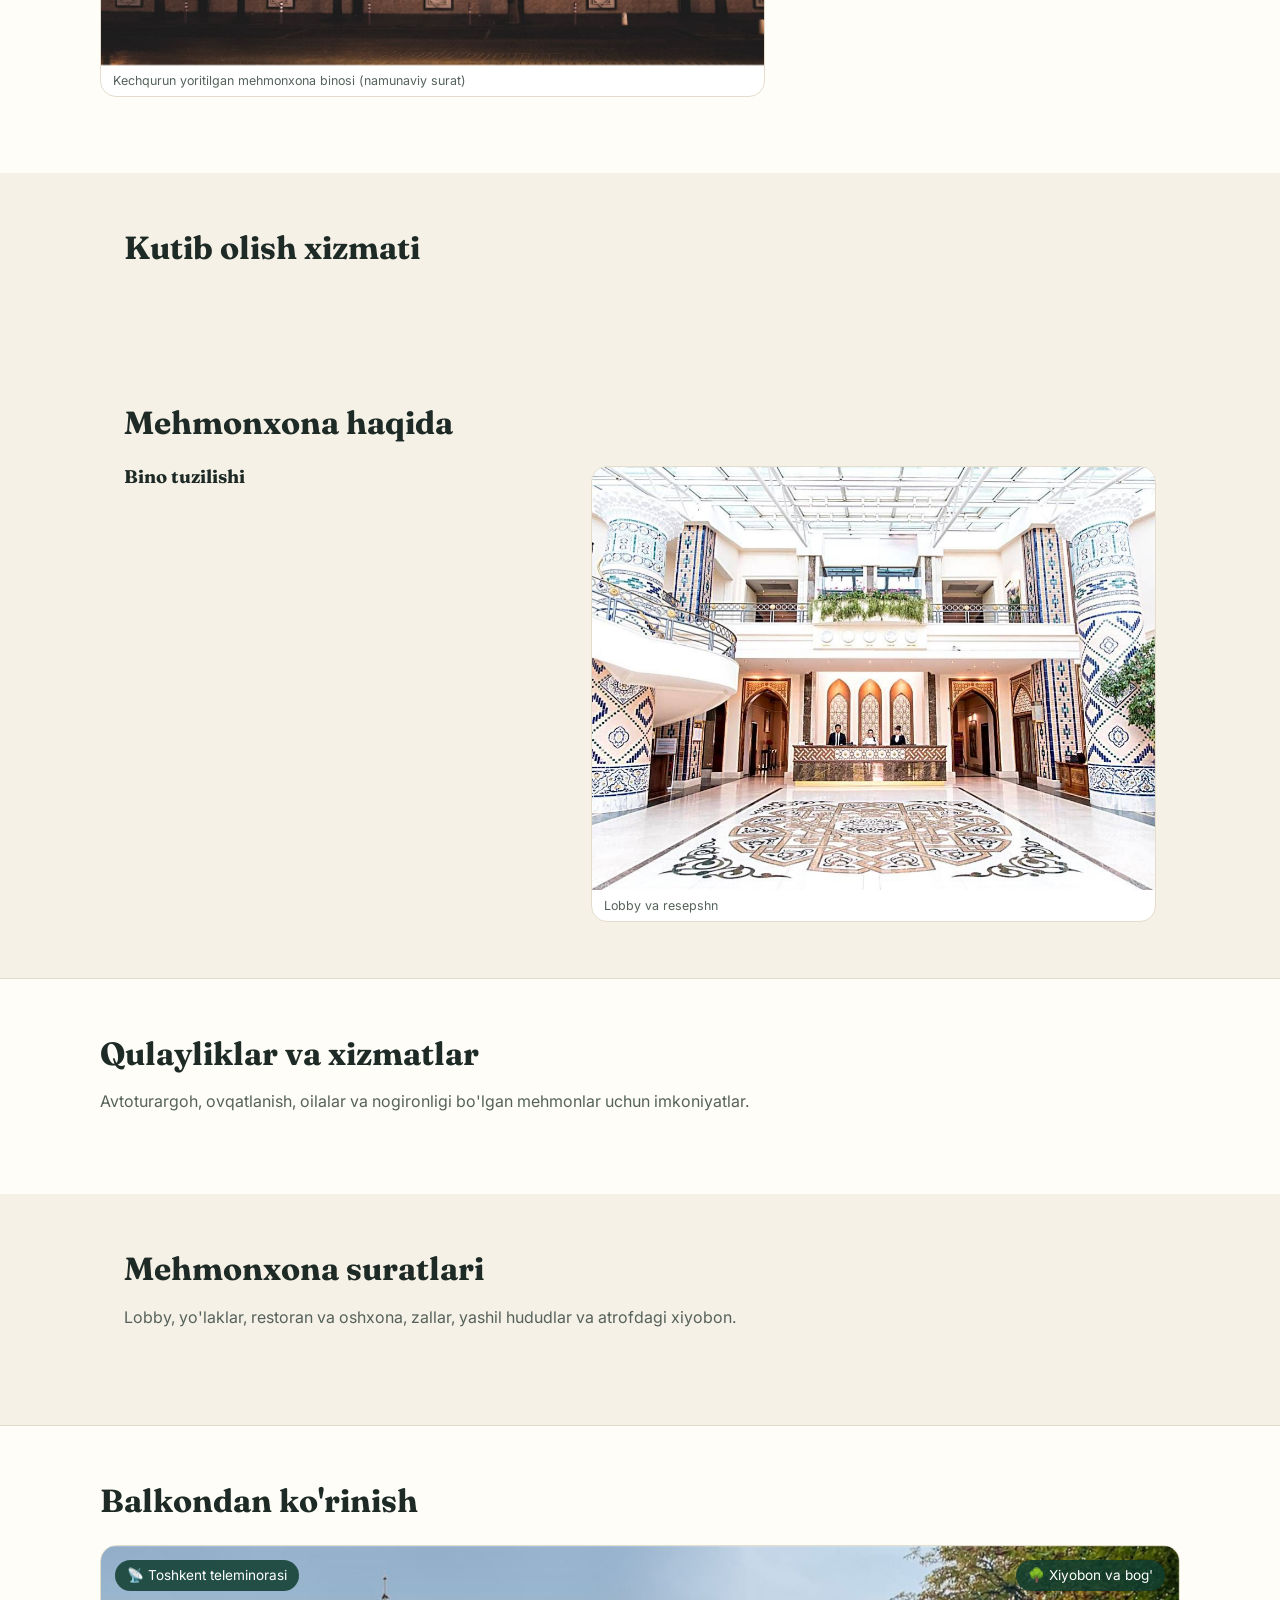
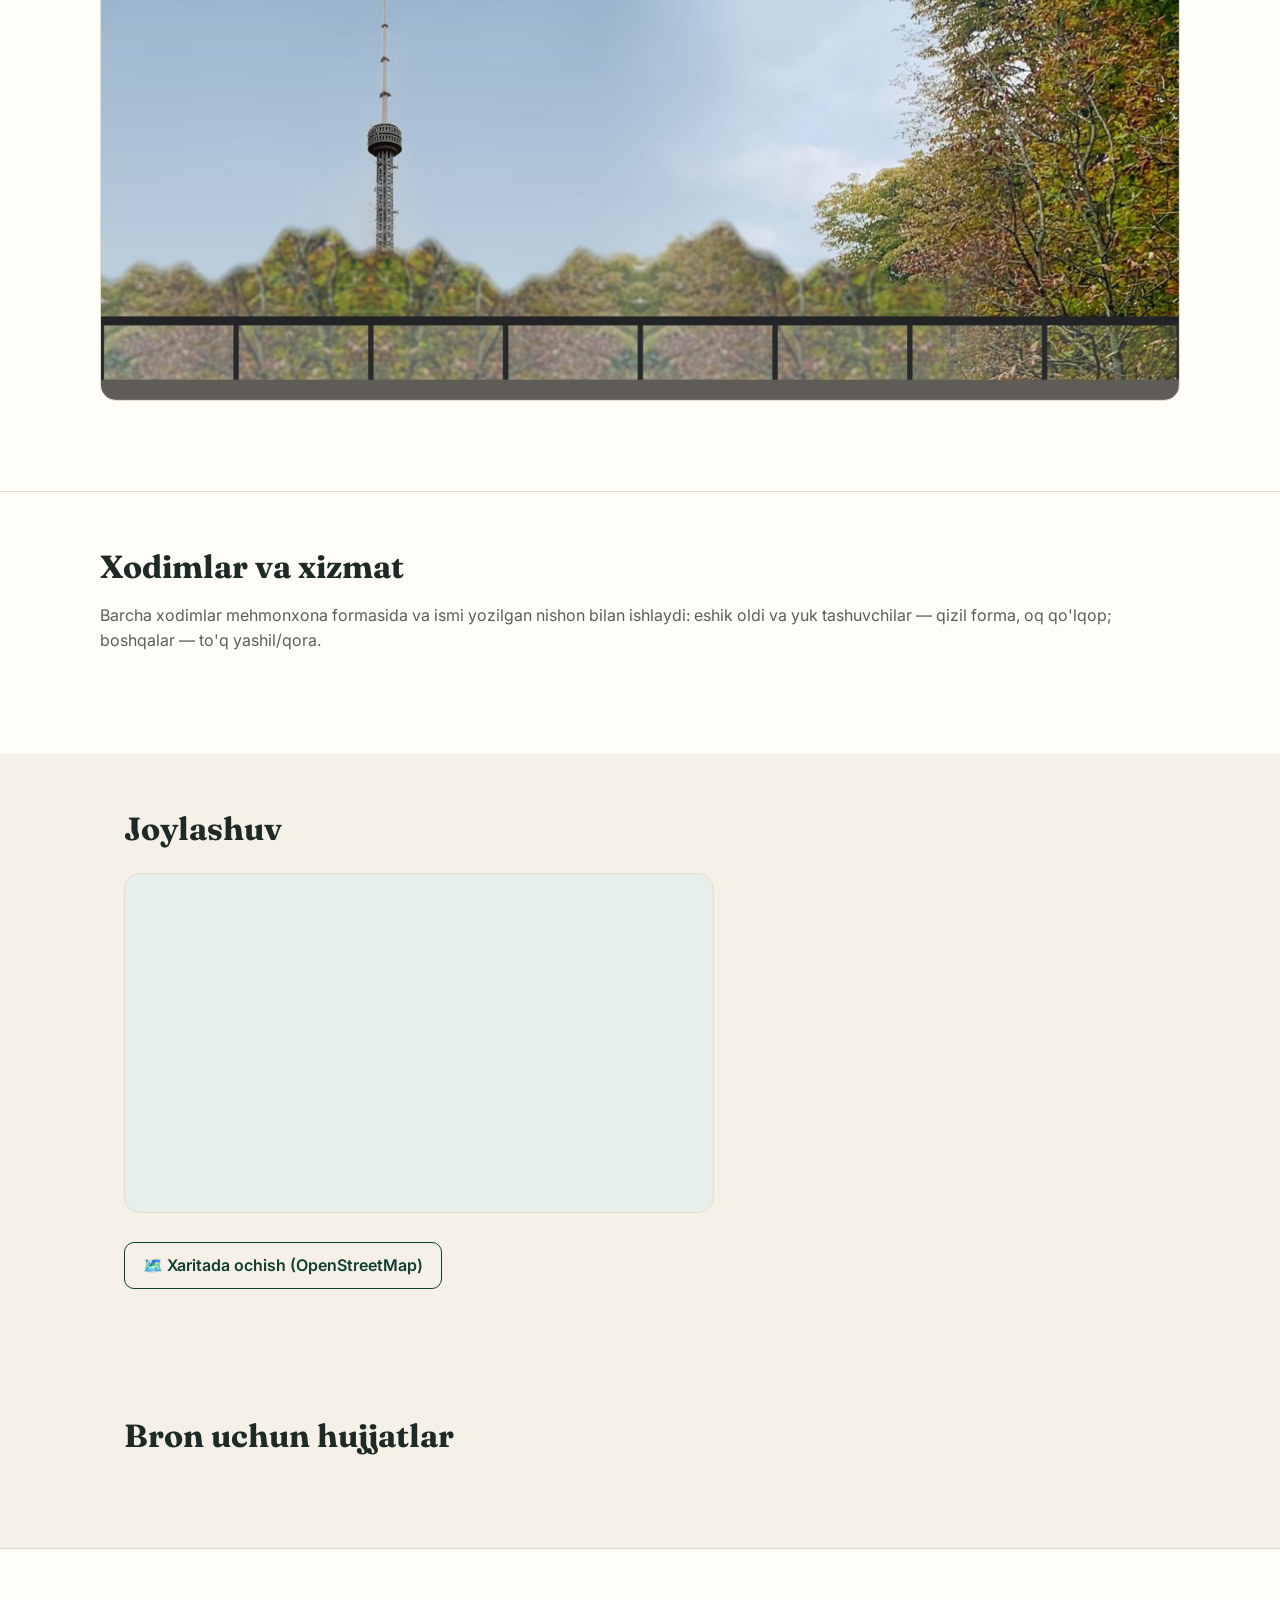
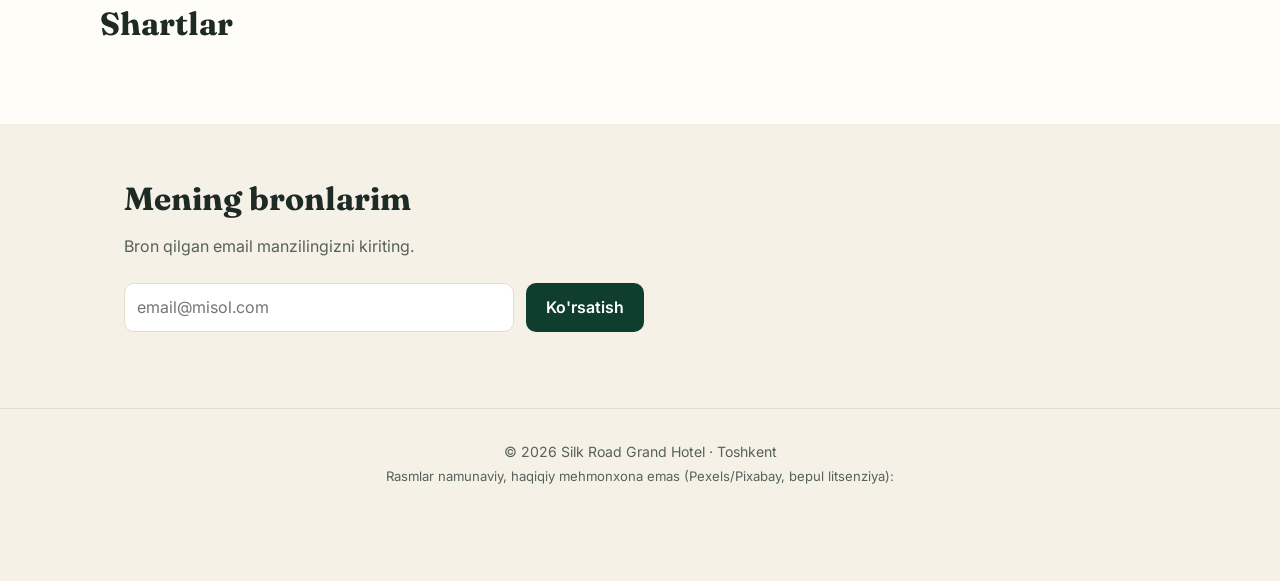
==== commit 28e508f1: "Add files via upload" ====
--- a/frontend/index.html
+++ b/frontend/index.html
@@ -75,6 +75,15 @@
 
   <!-- ===== Xonalar ===== -->
   <main>
+    <!-- Eng ko'p tanlanadigan xonalar (reyting bo'yicha; ma'lumot: GET /api/rooms) -->
+    <section class="section featured" id="featured" hidden>
+      <div class="section-head">
+        <h2>Mehmonlar eng ko'p tanlagan xonalar</h2>
+        <p class="muted">Reytingi yuqori xonalar. Bosing — suratlari, tavsifi va bron qilish oynasi ochiladi.</p>
+      </div>
+      <div id="featuredRail" class="rail"></div>
+    </section>
+
     <section class="section" id="rooms">
       <div class="section-head">
         <h2 id="roomsTitle">Bizning xonalar</h2>
@@ -99,8 +108,8 @@
       </div>
       <div class="building-wrap">
         <figure class="building-photo">
-          <img src="img/exterior-pool.jpg" alt="Mehmonxona binosi va hovuzli hovli (namunaviy surat)" width="1200" height="900" loading="lazy">
-          <figcaption>Bino va hovli (namunaviy surat)</figcaption>
+          <img src="img/bino/kechki-korinish.jpg" alt="Kechqurun yoritilgan mehmonxona binosi (namunaviy surat)" width="1400" height="1051" loading="lazy">
+          <figcaption>Kechqurun yoritilgan mehmonxona binosi (namunaviy surat)</figcaption>
         </figure>
         <div class="floor-box">
           <ol id="floorList" class="floor-list" aria-label="Qavatlar"></ol>
@@ -131,7 +140,7 @@
           <ol id="layoutList" class="layout-list"></ol>
         </div>
         <figure class="about-photo">
-          <img src="img/lobby-atrium.jpg" alt="Lobby va resepshn (namunaviy surat)" width="1024" height="768" loading="lazy">
+          <img src="img/lobbi/lobbi-resepshn.jpg" alt="Lobby va resepshn (namunaviy surat)" width="1024" height="768" loading="lazy">
           <figcaption>Lobby va resepshn</figcaption>
         </figure>
       </div>
@@ -155,7 +164,7 @@
     <section class="section alt" id="balcony">
       <div class="section-head"><h2>Balkondan ko'rinish</h2><p class="muted" id="balconySub"></p></div>
       <figure class="balcony-fig">
-        <img id="balconyImg" src="img/balcony-view.jpg" alt="Balkondan ko'rinish: chapda Toshkent teleminorasi, o'ngda xiyobon" width="1600" height="676" loading="lazy">
+        <img id="balconyImg" src="img/balkon/balkondan-korinish.jpg" alt="Balkondan ko'rinish: chapda Toshkent teleminorasi, o'ngda xiyobon" width="1600" height="676" loading="lazy">
         <span class="bal-label left">📡 Toshkent teleminorasi</span>
         <span class="bal-label right">🌳 Xiyobon va bog'</span>
       </figure>
@@ -241,6 +250,7 @@
   </dialog>
 
   <div id="toast" class="toast" role="status" aria-live="polite" hidden></div>
+  <button id="toTop" class="to-top" type="button" aria-label="Tepaga qaytish" title="Tepaga qaytish">↑</button>
 
   <script src="config.js" defer></script>
   <script src="app.js" defer></script>
--- a/frontend/style.css
+++ b/frontend/style.css
@@ -34,7 +34,7 @@
 .nav nav a.muted { color: #b9cbc2; }
 
 /* ---- hero ---- */
-.hero { background: linear-gradient(95deg, rgba(10, 40, 30, .92) 0%, rgba(15, 61, 46, .78) 45%, rgba(15, 61, 46, .25) 100%), url(img/exterior-facade.jpg) center / cover, var(--green);
+.hero { background: linear-gradient(95deg, rgba(10, 40, 30, .86) 0%, rgba(15, 61, 46, .55) 48%, rgba(15, 61, 46, .08) 100%), url(img/bino/asosiy-surat.jpg) center 35% / cover, var(--green);
   color: #fff; padding: 64px 5vw 72px; }
 .hero-inner { max-width: 1080px; margin: 0 auto; }
 .eyebrow { text-transform: uppercase; letter-spacing: .14em; font-size: .78rem; color: var(--gold); margin: 0 0 10px; font-weight: 600; }
@@ -80,7 +80,7 @@
   box-shadow: 0 2px 8px rgba(0, 0, 0, .04); transition: transform .2s, box-shadow .2s; cursor: pointer; display: flex; flex-direction: column; }
 .card:hover { transform: translateY(-4px); box-shadow: var(--shadow); }
 .card.unavailable { opacity: .55; }
-.banner { height: 170px; display: grid; place-items: center; font-size: 3.4rem; position: relative; overflow: hidden; }
+.banner { height: 200px; display: grid; place-items: center; font-size: 3.4rem; position: relative; overflow: hidden; }
 .banner .photo, .dlg-banner .photo { position: absolute; inset: 0; width: 100%; height: 100%; object-fit: cover; }
 .banner .code { position: absolute; left: 12px; top: 12px; padding: 2px 9px; border-radius: 6px; background: rgba(15, 61, 46, .85); color: #fff; font-size: .72rem; font-weight: 600; letter-spacing: .08em; }
 .t-standard { background: linear-gradient(135deg, #6b8f71, #2f5d50); }
@@ -149,6 +149,8 @@
 .bubble.bot { background: #eef3ef; align-self: flex-start; border-bottom-left-radius: 4px; }
 .bubble.me { background: var(--green); color: #fff; align-self: flex-end; border-bottom-right-radius: 4px; }
 .bubble small { display: block; margin-top: 4px; opacity: .55; font-size: .7rem; }
+.chat-photos { display: grid; grid-template-columns: repeat(3, 1fr); gap: 4px; margin-top: 8px; }
+.chat-photos img { width: 100%; height: 64px; object-fit: cover; border-radius: 6px; display: block; }
 .chat-quick { display: flex; gap: 6px; padding: 0 12px 8px; flex-wrap: wrap; }
 .chat-quick button { border: 1px solid var(--line); background: #fff; border-radius: 99px; padding: 5px 11px; font-size: .78rem; cursor: pointer; }
 .chat-quick button:hover { border-color: var(--gold); }
@@ -310,3 +312,57 @@
 @media (max-width: 860px) { .building-wrap { grid-template-columns: 1fr; } .floor-panel { position: static; } }
 .form-grid label.check, .doc-fields label.check { flex-direction: row; align-items: center; gap: 8px; }
 .doc-fields .check input { width: auto; flex: 0 0 auto; }
+
+/* ---- Interfeysni yaxshilash (qo'shimcha, mavjud uslublarni buzmaydi) ---- */
+html { scroll-padding-top: 76px; }
+:focus-visible { outline: 3px solid var(--gold); outline-offset: 2px; border-radius: 6px; }
+.gal-item, .building-photo, .about-photo { transition: box-shadow .2s, transform .2s; }
+.gal-item:hover { box-shadow: 0 8px 22px rgba(15, 61, 46, .16); transform: translateY(-2px); }
+.gal-item img { transition: transform .35s; }
+.gal-item:hover img { transform: scale(1.04); }
+.gal-item { overflow: hidden; }
+img[loading="lazy"] { animation: imgIn .5s ease both; }
+@keyframes imgIn { from { opacity: 0; } to { opacity: 1; } }
+
+/* Tepaga qaytish tugmasi (uzun sahifa uchun) */
+.to-top { position: fixed; right: 16px; bottom: 84px; z-index: 25; width: 44px; height: 44px; border-radius: 50%; border: 0;
+  background: var(--green); color: #fff; font-size: 1.3rem; line-height: 1; cursor: pointer; box-shadow: 0 6px 18px rgba(0, 0, 0, .25);
+  opacity: 0; transform: translateY(10px); pointer-events: none; transition: opacity .2s, transform .2s; }
+.to-top.show { opacity: 1; transform: none; pointer-events: auto; }
+.to-top:hover { background: #14503d; }
+
+/* Telefon: menyu bitta qatorda, yon tomonga suriladi */
+@media (max-width: 860px) {
+  .nav { flex-wrap: wrap; row-gap: 4px; padding: 10px 5vw 8px; }
+  .nav .logo { font-size: 1.05rem; }
+  .nav .logo span { display: inline; }
+  .nav nav { flex-wrap: nowrap; width: 100%; justify-content: flex-start; gap: 18px; overflow-x: auto; white-space: nowrap;
+    scrollbar-width: none; -webkit-overflow-scrolling: touch; padding: 4px 0 6px; }
+  .nav nav::-webkit-scrollbar { display: none; }
+  .nav nav a { flex: 0 0 auto; padding: 4px 0; }
+}
+
+/* ---- Eng ko'p tanlangan xonalar lentasi ---- */
+.featured { padding-bottom: 8px; }
+.rail { display: flex; gap: 18px; overflow-x: auto; scroll-snap-type: x mandatory; padding: 4px 2px 14px; scrollbar-width: thin; }
+.rail-card { position: relative; flex: 0 0 min(280px, 78vw); aspect-ratio: 4 / 5; border: 0; padding: 0; border-radius: 18px; overflow: hidden;
+  scroll-snap-align: start; cursor: pointer; background: #ece6d6; box-shadow: 0 6px 20px rgba(15, 61, 46, .14); text-align: left; font: inherit; color: #fff; }
+.rail-card img { position: absolute; inset: 0; width: 100%; height: 100%; object-fit: cover; transition: transform .5s; }
+.rail-card:hover img { transform: scale(1.06); }
+.rail-card::after { content: ""; position: absolute; inset: 0; background: linear-gradient(180deg, rgba(0,0,0,0) 40%, rgba(8, 30, 22, .88) 100%); }
+.rail-badge { position: absolute; top: 14px; left: 14px; z-index: 2; background: var(--gold); color: #24190a; font-size: .75rem; font-weight: 700;
+  padding: 5px 11px; border-radius: 99px; }
+.rail-info { position: absolute; left: 16px; right: 16px; bottom: 16px; z-index: 2; display: flex; flex-direction: column; gap: 4px; }
+.rail-name { font-family: Fraunces, serif; font-weight: 700; font-size: 1.2rem; line-height: 1.2; }
+.rail-meta { font-size: .82rem; opacity: .92; }
+.rail-price { font-size: 1.3rem; font-weight: 700; color: var(--gold); }
+.rail-price small { font-size: .78rem; color: #fff; font-weight: 400; opacity: .85; }
+.card .banner .photo { transition: transform .5s; }
+.card:hover .banner .photo { transform: scale(1.05); }
+
+/* Telefon: chat tugmasi sahifa boshida hero'dagi tugmalarni yopmasin — biroz skroldan keyin chiqadi */
+@media (max-width: 600px) {
+  .chat-fab { right: 14px; bottom: 14px; transition: opacity .25s; }
+  body:not(.scrolled) .chat-fab { opacity: 0; pointer-events: none; }
+  .to-top { bottom: 72px; right: 14px; }
+}
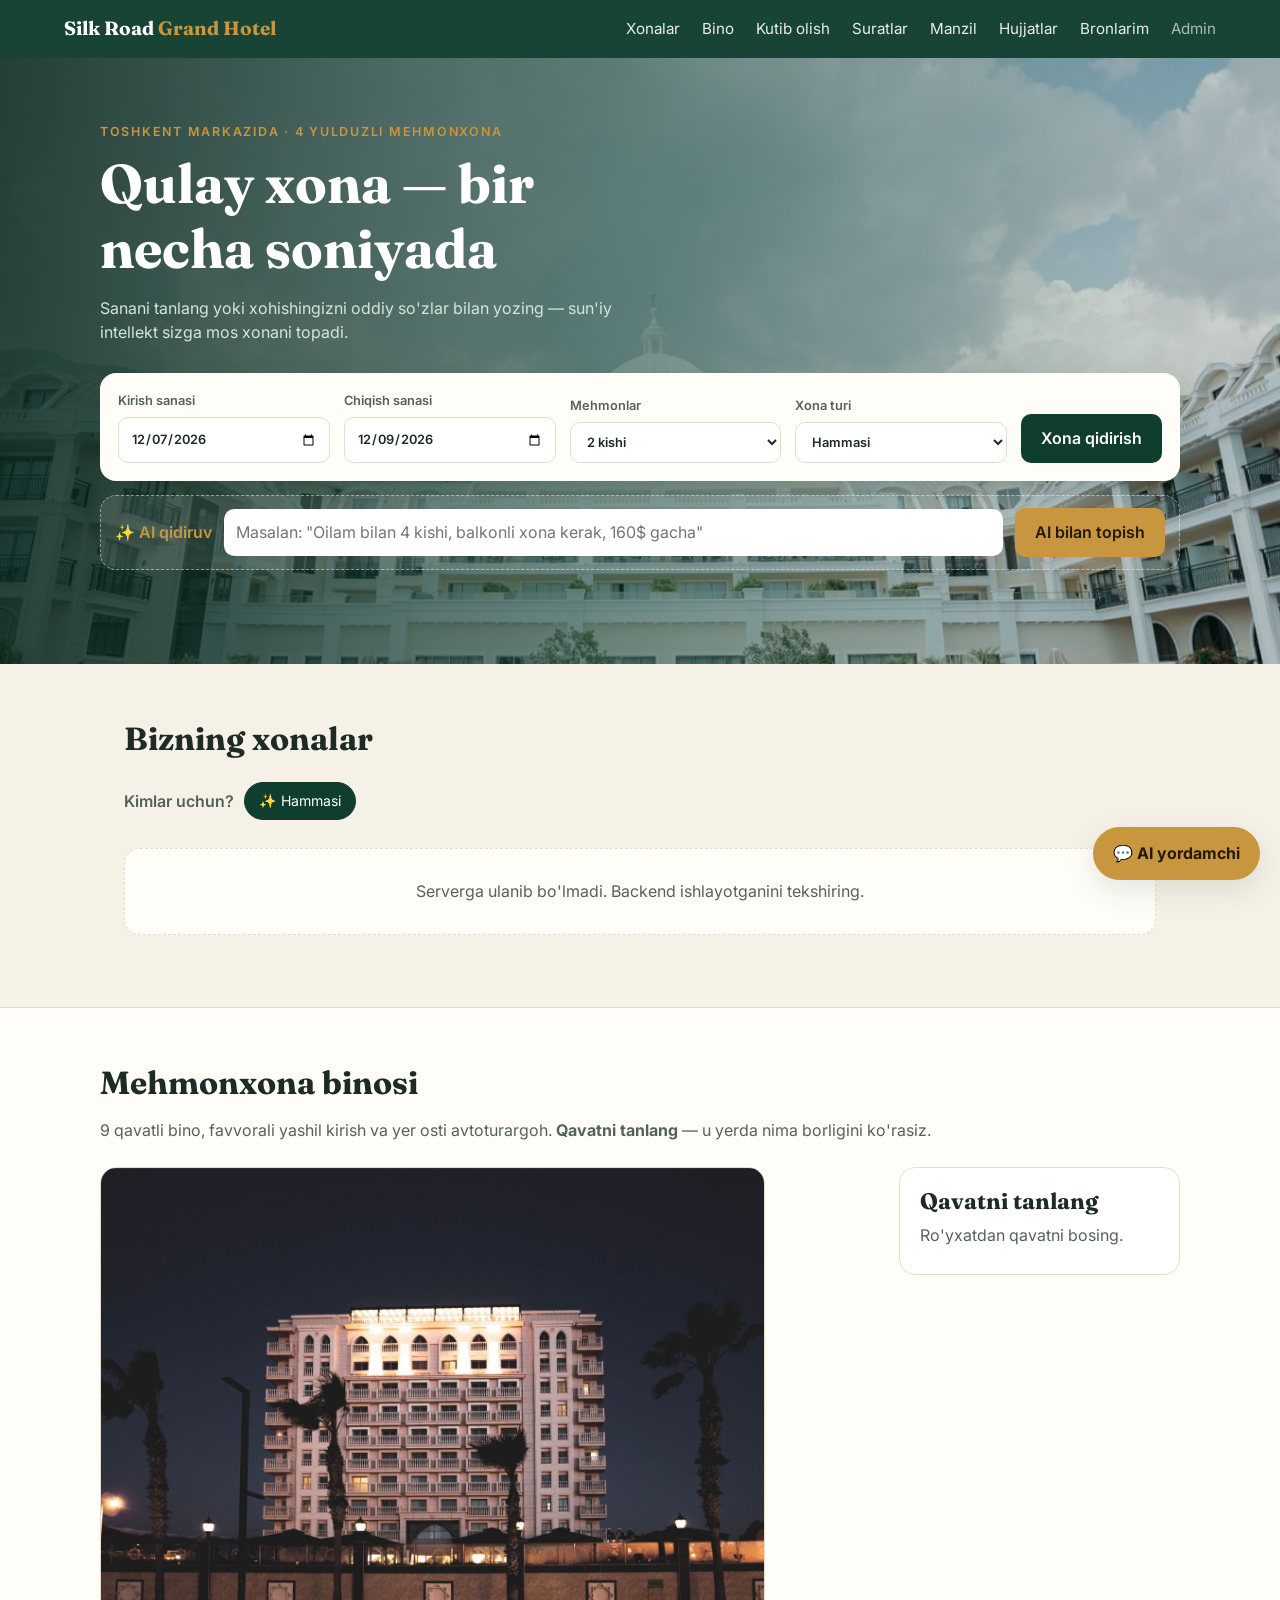
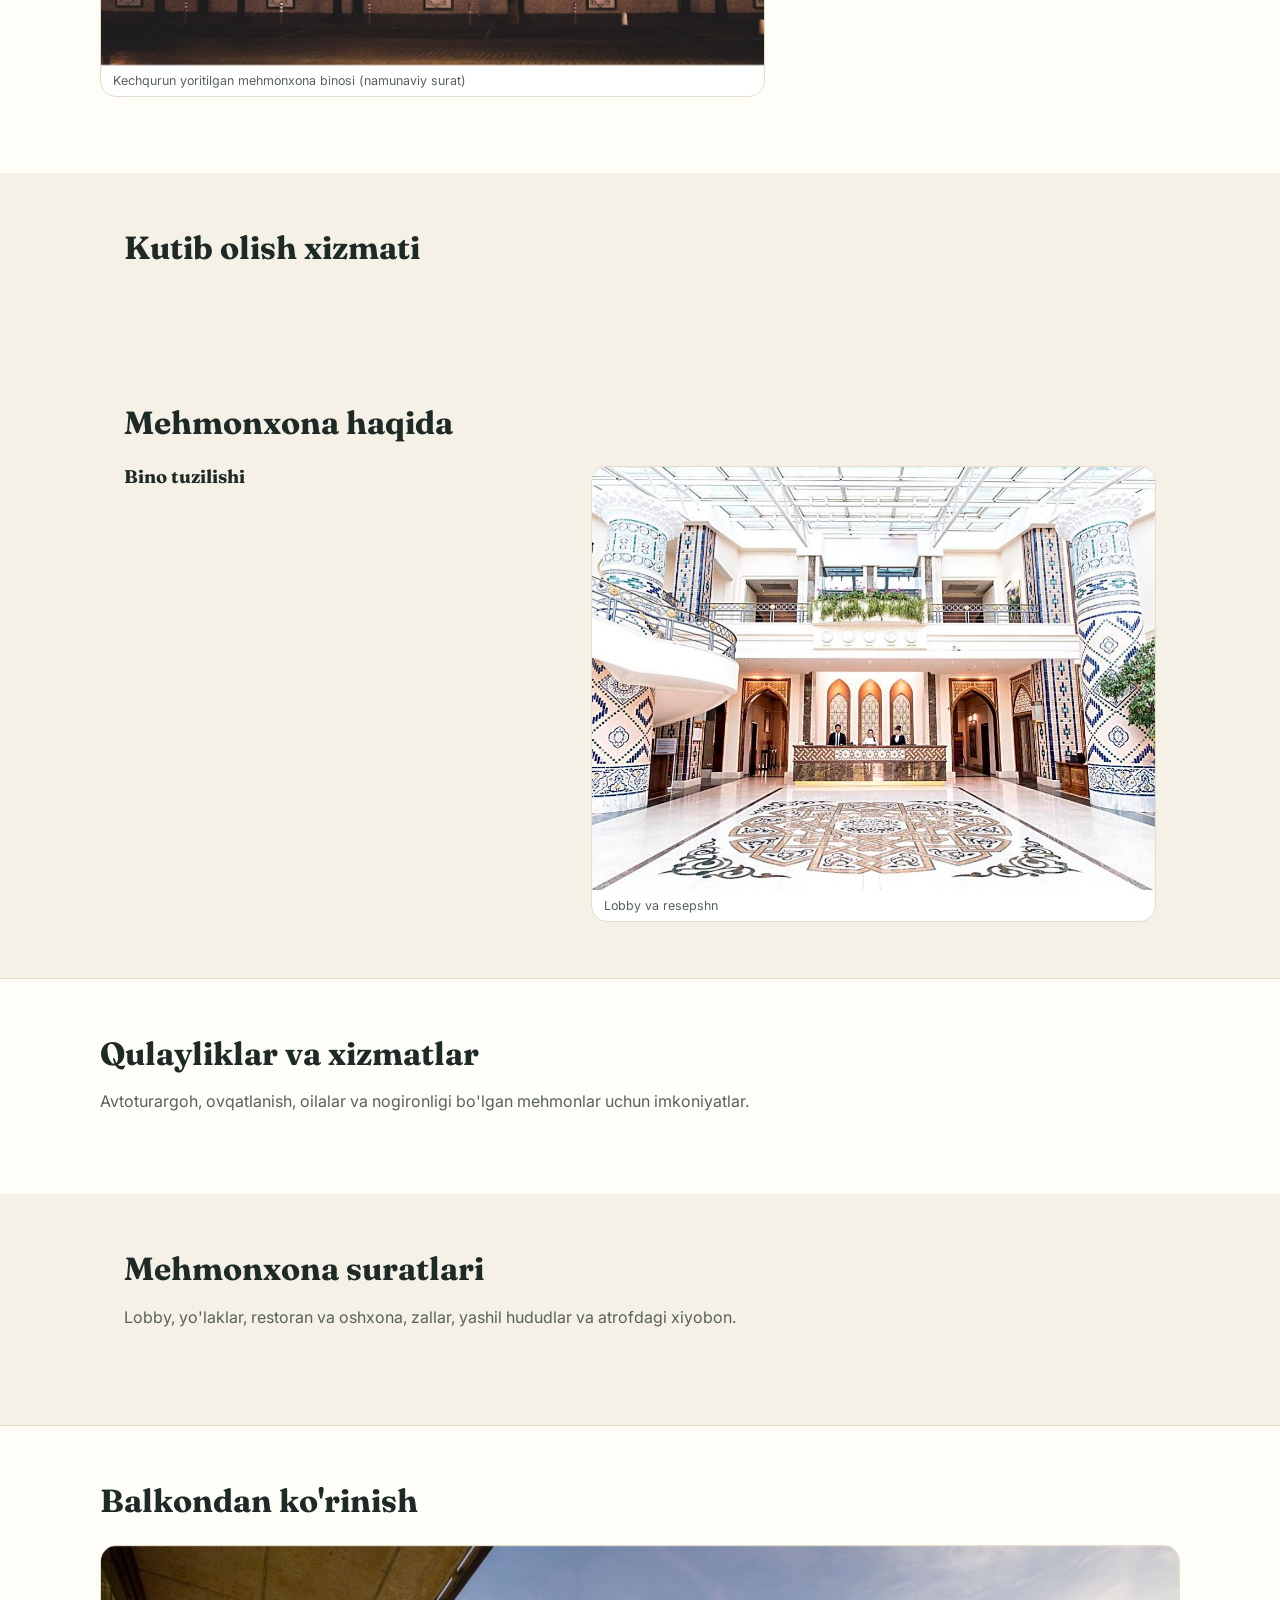
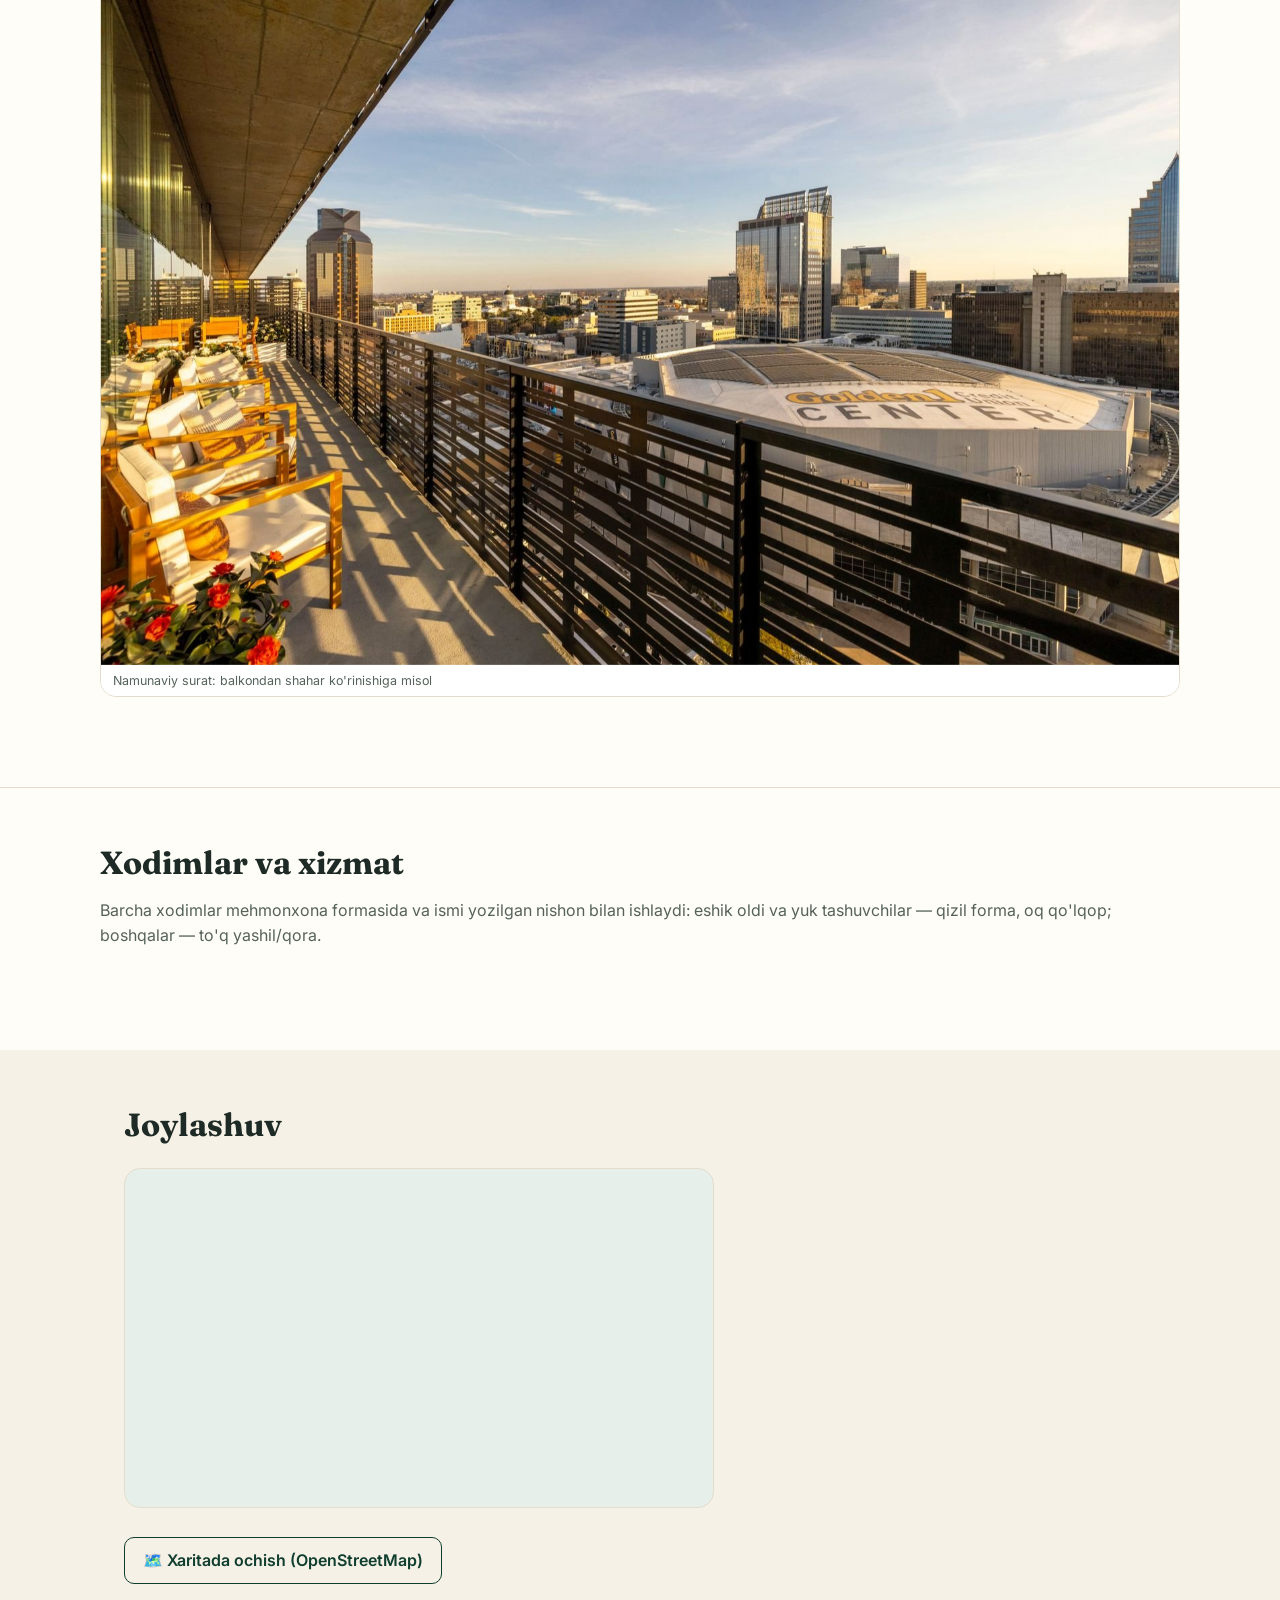
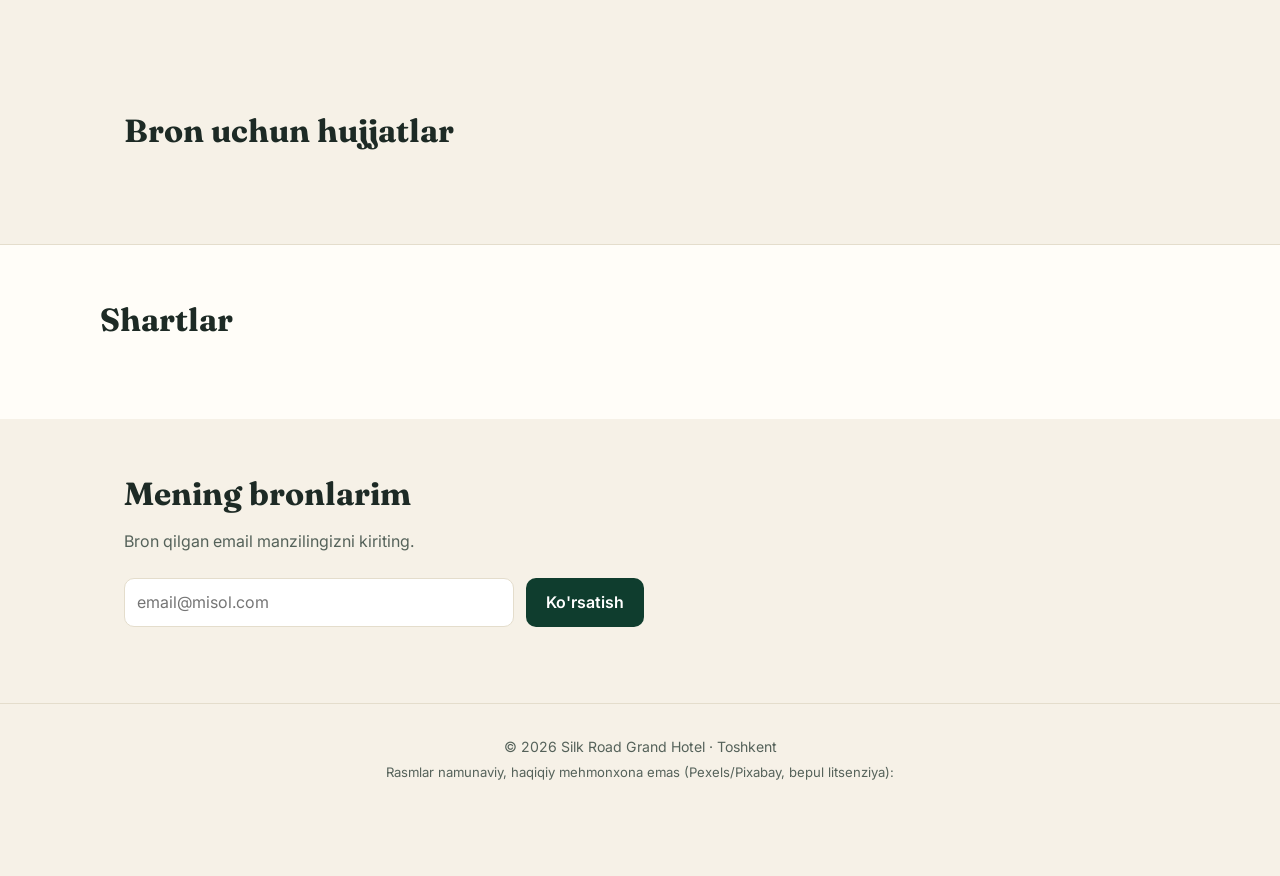
==== commit 7842cbf2: "Add files via upload" ====
--- a/frontend/index.html
+++ b/frontend/index.html
@@ -164,9 +164,8 @@
     <section class="section alt" id="balcony">
       <div class="section-head"><h2>Balkondan ko'rinish</h2><p class="muted" id="balconySub"></p></div>
       <figure class="balcony-fig">
-        <img id="balconyImg" src="img/balkon/balkondan-korinish.jpg" alt="Balkondan ko'rinish: chapda Toshkent teleminorasi, o'ngda xiyobon" width="1600" height="676" loading="lazy">
-        <span class="bal-label left">📡 Toshkent teleminorasi</span>
-        <span class="bal-label right">🌳 Xiyobon va bog'</span>
+        <img id="balconyImg" src="img/balkon/balkondan-korinish.jpg" alt="Balkondan shahar ko'rinishi (namunaviy surat)" width="1600" height="1067" loading="lazy">
+        <figcaption>Namunaviy surat: balkondan shahar ko'rinishiga misol</figcaption>
       </figure>
       <ul id="balconyList" class="distance-list"></ul>
     </section>
--- a/frontend/style.css
+++ b/frontend/style.css
@@ -366,3 +366,6 @@
   body:not(.scrolled) .chat-fab { opacity: 0; pointer-events: none; }
   .to-top { bottom: 72px; right: 14px; }
 }
+
+/* Balkon surati izohi */
+.balcony-fig figcaption { padding: 6px 12px; font-size: .78rem; color: var(--muted); background: var(--card, #fff); }
